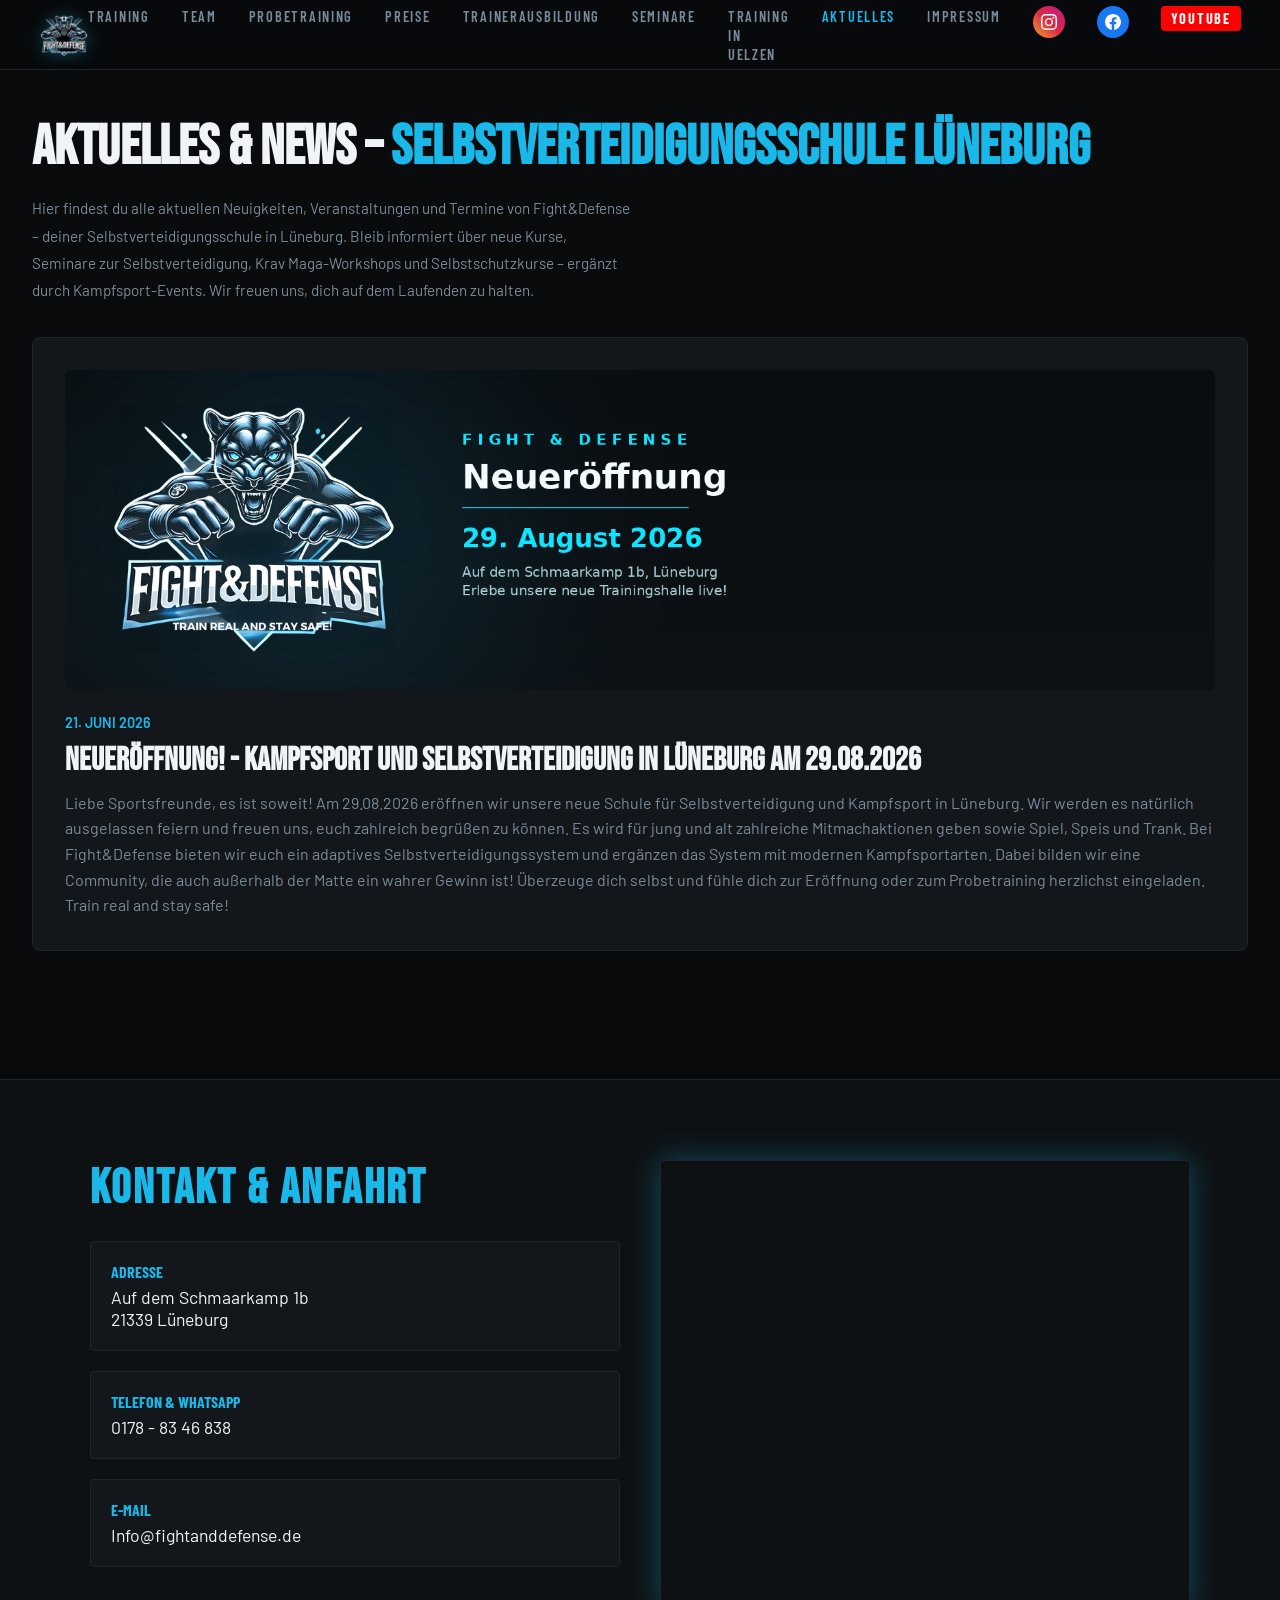
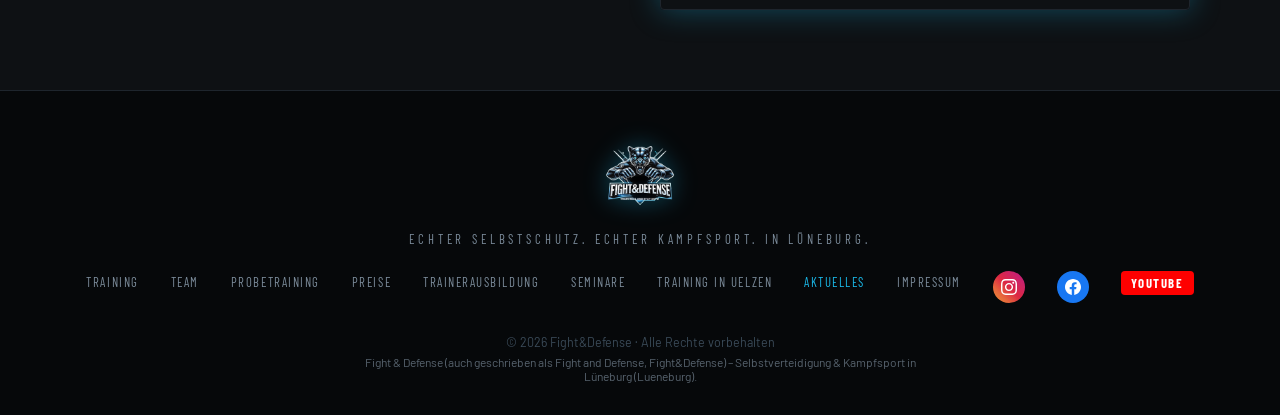
==== aktuelles.html @ 2916f9b5 "Add files via upload" ====
<!DOCTYPE html>
<html lang="de">
<head>
  <meta charset="UTF-8" />
  <meta name="viewport" content="width=device-width, initial-scale=1.0" />
  <title>Aktuelles & News – Selbstverteidigung & Krav Maga Lüneburg | Fight & Defense</title>
    <meta property="og:title" content="Aktuelles & News – Selbstverteidigung & Krav Maga Lüneburg | Fight & Defense" />
  <meta property="og:description" content="Aktuelle News und Termine: Selbstverteidigung &amp; Krav Maga in Lüneburg bei Fight &amp; Defense." />
  <meta property="og:type" content="website" />
  <meta property="og:url" content="https://fightanddefense.de/aktuelles.html" />
  <meta property="og:image" content="https://fightanddefense.de/assets/img/og-image.jpg" />
  <meta property="og:locale" content="de_DE" />
  <meta name="twitter:card" content="summary_large_image" />
  <meta name="twitter:image" content="https://fightanddefense.de/assets/img/og-image.jpg" />
  <meta name="robots" content="index, follow" />
  <meta name="keywords" content="Fight Defense Aktuelles, Selbstverteidigung News Lüneburg, Krav Maga Termine Lüneburg, Selbstschutz Events Lüneburg, Selbstverteidigung Veranstaltungen Lüneburg, Kampfsport Lüneburg, Fight & Defense, Fight and Defense, Fight&Defense, Fight und Defense, Selbstverteidigung Lueneburg, Kampfsport Lueneburg" />
  <meta name="description" content="Aktuelle News, Events und Termine von Fight &amp; Defense – deiner Selbstverteidigungsschule in Lüneburg für Krav Maga, Selbstschutz &amp; mehr." />
  <link rel="canonical" href="https://fightanddefense.de/aktuelles.html" />
    <script type="application/ld+json">
  {
    "@context": "https://schema.org",
    "@type": ["SportsClub", "SportsActivityLocation"],
    "name": "Fight & Defense",
    "alternateName": ["Fight and Defense", "Fight&Defense", "Fight und Defense", "FightAndDefense", "Fight & Defense Lüneburg"],
    "description": "Aktuelle News, Events und Termine von Fight & Defense – deiner Selbstverteidigungsschule in Lüneburg für Krav Maga, Selbstschutz und mehr.",
    "url": "https://fightanddefense.de",
    "telephone": "+491788346838",
    "email": "info@fightanddefense.de",
    "image": "https://fightanddefense.de/assets/img/fight-defense-logo.png",
    "priceRange": "€€",
    "address": {
      "@type": "PostalAddress",
      "streetAddress": "Auf dem Schmaarkamp 1b",
      "addressLocality": "Lüneburg",
      "postalCode": "21339",
      "addressCountry": "DE"
    },
    "geo": {
      "@type": "GeoCoordinates",
      "latitude": 53.2599997,
      "longitude": 10.4069632
    },
    "sameAs": [
      "https://www.instagram.com/fightanddefense",
      "https://www.facebook.com/profile.php?id=61576895474990",
      "https://www.youtube.com/@Fight_Defense"
    ]
  }
  </script>
  <link href="https://fonts.googleapis.com/css2?family=Bebas+Neue&family=Barlow+Condensed:wght@400;600;700&family=Barlow:wght@300;400;500&display=swap" rel="stylesheet" />
  <style>
    :root {
      --black:   #080a0c;
      --dark:    #0e1114;
      --card:    #13171c;
      --border:  #1e252d;
      --blue:    #1ab8e8;
      --blue2:   #0d8ab5; 
      --glow:    rgba(26,184,232,0.35);
      --white:   #f0f4f8;
      --muted:   #7a8a99;
    }
.nav-logo {
      display: flex; align-items: center; gap: 0.75rem;
      text-decoration: none;
    }
.nav-logo img {
      height: 48px; width: auto;
      filter: drop-shadow(0 0 8px var(--glow));
    }
.nav-links {
      display: flex; gap: 2rem; list-style: none;
    }
.nav-links a {
      font-family: 'Barlow Condensed', sans-serif;
      font-weight: 600;
      font-size: 0.9rem;
      letter-spacing: 0.12em;
      text-transform: uppercase;
      color: var(--muted);
      text-decoration: none;
      transition: color 0.2s;
    }
.nav-links a:hover { color: var(--blue); }
.nav-cta {
      background: var(--blue);
      color: var(--black) !important;
      padding: 0.45rem 1.2rem;
      clip-path: polygon(8px 0%, 100% 0%, calc(100% - 8px) 100%, 0% 100%);
      font-weight: 700 !important;
      transition: background 0.2s, box-shadow 0.2s !important;
    }
.nav-cta:hover {
      background: #fff !important;
      box-shadow: 0 0 18px var(--glow);
      color: var(--black) !important;
    }


    /* ─── BURGER MENU ─── */
    .nav-burger {
      display: none;
      flex-direction: column;
      justify-content: center;
      gap: 5px;
      width: 32px;
      height: 32px;
      background: none;
      border: none;
      cursor: pointer;
      padding: 0;
      z-index: 110;
    }
    .nav-burger span {
      display: block;
      width: 100%;
      height: 2px;
      background: var(--white);
      border-radius: 2px;
      transition: transform 0.25s ease, opacity 0.25s ease;
    }
    .nav-burger.open span:nth-child(1) { transform: translateY(7px) rotate(45deg); }
    .nav-burger.open span:nth-child(2) { opacity: 0; }
    .nav-burger.open span:nth-child(3) { transform: translateY(-7px) rotate(-45deg); }




    *, *::before, *::after { box-sizing: border-box; margin: 0; padding: 0; }

    html { scroll-behavior: smooth; }

    body {
      background: var(--black);
      color: var(--white);
      font-family: 'Barlow', sans-serif;
      font-weight: 400;
      overflow-x: hidden;
    }

    /* ─── NOISE OVERLAY ─── */
    body::before {
      content: '';
      position: fixed; inset: 0; z-index: 0;
      background-image: url("data:image/svg+xml,%3Csvg viewBox='0 0 200 200' xmlns='http://www.w3.org/2000/svg'%3E%3Cfilter id='n'%3E%3CfeTurbulence type='fractalNoise' baseFrequency='0.9' numOctaves='4' stitchTiles='stitch'/%3E%3C/filter%3E%3Crect width='100%25' height='100%25' filter='url(%23n)' opacity='0.04'/%3E%3C/svg%3E");
      background-size: 200px;
      pointer-events: none;
      opacity: 0.4;
    }

    /* ─── NAV ─── */
    nav {
      position: fixed; top: 0; left: 0; right: 0; z-index: 100;
      display: flex; align-items: center; justify-content: space-between;
      padding: 0 2.5rem;
      height: 70px;
      background: rgba(8,10,12,0.92);
      backdrop-filter: blur(12px);
      border-bottom: 1px solid var(--border);
    }

    .nav-logo {
      display: flex; align-items: center; gap: 0.75rem;
      text-decoration: none;
    }
    .nav-logo img {
      height: 48px; width: auto;
      filter: drop-shadow(0 0 8px var(--glow));
    }

    .nav-links {
      display: flex; gap: 2rem; list-style: none;
    }
    .nav-links a {
      font-family: 'Barlow Condensed', sans-serif;
      font-weight: 600;
      font-size: 0.9rem;
      letter-spacing: 0.12em;
      text-transform: uppercase;
      color: var(--muted);
      text-decoration: none;
      transition: color 0.2s;
    }
    .nav-links a:hover { color: var(--blue); }

    .nav-cta {
      background: var(--blue);
      color: var(--black) !important;
      padding: 0.45rem 1.2rem;
      clip-path: polygon(8px 0%, 100% 0%, calc(100% - 8px) 100%, 0% 100%);
      font-weight: 700 !important;
      transition: background 0.2s, box-shadow 0.2s !important;
    }
    .nav-cta:hover {
      background: #fff !important;
      box-shadow: 0 0 18px var(--glow);
      color: var(--black) !important;
    }

    /* ─── HERO ─── */
    #hero {
      position: relative; min-height: 100vh;
      display: flex; flex-direction: column;
      align-items: center; justify-content: center;
      padding: 100px 2rem 4rem;
      overflow: hidden;
    }

    .hero-bg {
      position: absolute; inset: 0; z-index: 0;
      background:
        radial-gradient(ellipse 80% 60% at 50% 40%, rgba(26,184,232,0.08) 0%, transparent 70%),
        radial-gradient(ellipse 60% 40% at 20% 80%, rgba(26,184,232,0.05) 0%, transparent 60%),
        linear-gradient(180deg, #080a0c 0%, #0b1018 100%);
    }

    /* animated grid lines */
    .hero-bg::after {
      content: '';
      position: absolute; inset: 0;
      background-image:
        linear-gradient(rgba(26,184,232,0.04) 1px, transparent 1px),
        linear-gradient(90deg, rgba(26,184,232,0.04) 1px, transparent 1px);
      background-size: 60px 60px;
      mask-image: radial-gradient(ellipse 80% 70% at 50% 50%, black 30%, transparent 80%);
    }

    .hero-content {
      position: relative; z-index: 1;
      display: flex; flex-direction: column;
      align-items: center; text-align: center;
      gap: 1.5rem;
    }

    .hero-logo {
      width: min(380px, 80vw);
      filter: drop-shadow(0 0 40px rgba(26,184,232,0.5)) drop-shadow(0 0 80px rgba(26,184,232,0.2));
      animation: heroFloat 4s ease-in-out infinite;
    }

    @keyframes heroFloat {
      0%, 100% { transform: translateY(0px); }
      50%       { transform: translateY(-10px); }
    }

    .hero-tagline {
      font-family: 'Bebas Neue', sans-serif;
      font-size: clamp(1.2rem, 3vw, 1.6rem);
      letter-spacing: 0.3em;
      color: var(--blue);
      text-shadow: 0 0 20px var(--glow);
    }

    .hero-sub {
      font-size: clamp(1rem, 2vw, 1.15rem);
      color: var(--muted);
      max-width: 520px;
      line-height: 1.7;
      font-weight: 300;
    }

    .hero-buttons {
      display: flex; gap: 1rem; flex-wrap: wrap; justify-content: center;
      margin-top: 0.5rem;
    }

    .btn {
      font-family: 'Barlow Condensed', sans-serif;
      font-weight: 700;
      font-size: 1rem;
      letter-spacing: 0.12em;
      text-transform: uppercase;
      text-decoration: none;
      padding: 0.8rem 2rem;
      cursor: pointer;
      border: none;
      transition: all 0.25s;
      clip-path: polygon(10px 0%, 100% 0%, calc(100% - 10px) 100%, 0% 100%);
    }

    .btn-primary {
      background: var(--blue);
      color: var(--black);
    }
    .btn-primary:hover {
      background: #fff;
      box-shadow: 0 0 30px var(--glow);
    }

    .btn-secondary {
      background: transparent;
      color: var(--blue);
      border: 1px solid var(--blue);
      clip-path: polygon(10px 0%, 100% 0%, calc(100% - 10px) 100%, 0% 100%);
    }
    .btn-secondary:hover {
      background: rgba(26,184,232,0.1);
      box-shadow: 0 0 20px var(--glow);
    }

    /* scroll indicator */
    .scroll-hint {
      position: absolute; bottom: 2rem; left: 50%; transform: translateX(-50%);
      display: flex; flex-direction: column; align-items: center; gap: 0.4rem;
      color: var(--muted); font-size: 0.75rem; letter-spacing: 0.1em;
      text-transform: uppercase;
      animation: bounce 2s ease-in-out infinite;
    }
    .scroll-hint::after {
      content: '';
      width: 1px; height: 40px;
      background: linear-gradient(var(--blue), transparent);
    }
    @keyframes bounce {
      0%,100% { transform: translateX(-50%) translateY(0); }
      50%      { transform: translateX(-50%) translateY(6px); }
    }

    /* ─── SECTION BASE ─── */
    section {
      position: relative; z-index: 1;
      padding: 6rem 2rem;
    }

    .section-inner {
      max-width: 1100px;
      margin: 0 auto;
    }

    .section-label {
      font-family: 'Barlow Condensed', sans-serif;
      font-size: 0.78rem;
      letter-spacing: 0.3em;
      text-transform: uppercase;
      color: var(--blue);
      margin-bottom: 0.6rem;
    }

    .section-title {
      font-family: 'Bebas Neue', sans-serif;
      font-size: clamp(2.2rem, 5vw, 3.5rem);
      line-height: 1;
      color: var(--white);
      margin-bottom: 1.2rem;
    }

    .section-title span { color: var(--blue); }

    .section-body {
      color: var(--muted);
      max-width: 600px;
      line-height: 1.8;
      font-size: 1rem;
    }

    /* ─── DIVIDER ─── */
    .divider {
      width: 60px; height: 3px;
      background: linear-gradient(90deg, var(--blue), transparent);
      margin: 1.2rem 0 2rem;
    }

    /* ─── TRAINING ─── */
    #training { background: var(--dark); }

    .training-grid {
      display: grid;
      grid-template-columns: repeat(auto-fit, minmax(240px, 1fr));
      gap: 1.5px;
      margin-top: 3rem;
      border: 1.5px solid var(--border);
    }

    .training-card {
      background: var(--card);
      padding: 2.2rem 1.8rem;
      position: relative;
      overflow: hidden;
      transition: background 0.3s;
      cursor: default;
    }

    .training-card::before {
      content: '';
      position: absolute; top: 0; left: 0; right: 0;
      height: 2px;
      background: linear-gradient(90deg, transparent, var(--blue), transparent);
      transform: scaleX(0);
      transition: transform 0.4s;
    }

    .training-card:hover { background: #161c23; }
    .training-card:hover::before { transform: scaleX(1); }

    .training-icon {
      font-size: 0.75rem;
      font-family: 'Barlow Condensed', sans-serif;
      font-weight: 700;
      letter-spacing: 0.25em;
      text-transform: uppercase;
      color: var(--blue);
      margin-bottom: 0.8rem;
      display: block;
    }

    .training-card h3 {
      font-family: 'Bebas Neue', sans-serif;
      font-size: 1.5rem;
      letter-spacing: 0.05em;
      color: var(--white);
      margin-bottom: 0.6rem;
    }

    .training-card p {
      color: var(--muted);
      font-size: 0.92rem;
      line-height: 1.7;
    }

    /* ─── TEAM ─── */
    #team { background: var(--black); }

    .team-grid {
      display: grid;
      grid-template-columns: repeat(auto-fit, minmax(300px, 1fr));
      gap: 2rem;
      margin-top: 3rem;
    }

    .team-card {
      background: var(--card);
      border: 1px solid var(--border);
      padding: 2.5rem 2rem;
      position: relative;
      overflow: hidden;
      transition: border-color 0.3s, box-shadow 0.3s;
    }

    .team-card:hover {
      border-color: var(--blue2);
      box-shadow: 0 0 30px rgba(26,184,232,0.1);
    }

    .team-card::after {
      content: '';
      position: absolute; bottom: 0; left: 0; right: 0;
      height: 3px;
      background: linear-gradient(90deg, var(--blue), var(--blue2));
      transform: scaleX(0); transform-origin: left;
      transition: transform 0.4s;
    }
    .team-card:hover::after { transform: scaleX(1); }

    .team-avatar {
      width: 80px; height: 80px;
      border-radius: 50%;
      background: linear-gradient(135deg, var(--blue2), #0a4f6e);
      display: flex; align-items: center; justify-content: center;
      font-family: 'Bebas Neue', sans-serif;
      font-size: 2rem;
      color: var(--white);
      margin-bottom: 1.2rem;
      box-shadow: 0 0 20px rgba(26,184,232,0.3);
    }

    .team-name {
      font-family: 'Bebas Neue', sans-serif;
      font-size: 1.8rem;
      letter-spacing: 0.05em;
      color: var(--white);
    }

    .team-role {
      font-family: 'Barlow Condensed', sans-serif;
      font-size: 0.8rem;
      letter-spacing: 0.2em;
      text-transform: uppercase;
      color: var(--blue);
      margin: 0.3rem 0 1rem;
    }

    .team-bio {
      color: var(--muted);
      font-size: 0.92rem;
      line-height: 1.75;
    }

    /* ─── CTA STRIP ─── */
    .stats-strip {
      background: linear-gradient(90deg, #0a1520, #0e1a24, #0a1520);
      border-top: 1px solid var(--border);
      border-bottom: 1px solid var(--border);
      padding: 4rem 2rem;
    }

    .stats-inner {
      max-width: 860px; margin: 0 auto;
      text-align: center;
    }

    .cta-headline {
      font-family: 'Bebas Neue', sans-serif;
      font-size: clamp(1.8rem, 4vw, 2.8rem);
      color: var(--white);
      line-height: 1.15;
      margin-bottom: 1rem;
    }

    .cta-headline span { color: var(--blue); }

    .cta-sub {
      font-family: 'Barlow', sans-serif;
      font-size: 1rem;
      color: var(--muted);
      max-width: 600px;
      margin: 0 auto 2rem;
      line-height: 1.7;
      font-weight: 300;
    }

    /* ─── TRAINERAUSBILDUNG ─── */
    #trainerausbildung { background: var(--black); }

    .trainer-layout {
      display: grid;
      grid-template-columns: 1fr 1fr;
      gap: 3rem;
      margin-top: 3rem;
      align-items: start;
    }

    @media (max-width: 900px) {
      .trainer-layout { grid-template-columns: 1fr; }
    }

    .trainer-content-block {
      color: var(--muted);
      font-size: 0.95rem;
      line-height: 1.8;
    }

    .trainer-content-block p + p { margin-top: 1rem; }

    .video-placeholder {
      background: var(--card);
      border: 1px solid var(--border);
      aspect-ratio: 16/9;
      display: flex;
      flex-direction: column;
      align-items: center;
      justify-content: center;
      gap: 0.8rem;
      color: var(--muted);
      font-family: 'Barlow Condensed', sans-serif;
      font-size: 0.8rem;
      letter-spacing: 0.15em;
      text-transform: uppercase;
      position: relative;
      overflow: hidden;
    }

    .video-placeholder::before {
      content: '';
      position: absolute; inset: 0;
      background: linear-gradient(135deg, rgba(26,184,232,0.03), transparent);
    }

    .play-icon {
      width: 56px; height: 56px;
      border-radius: 50%;
      border: 2px solid var(--blue);
      display: flex; align-items: center; justify-content: center;
      color: var(--blue);
      font-size: 1.4rem;
    }

    .yt-btn {
      display: inline-flex;
      align-items: center;
      gap: 0.6rem;
      background: #FF0000;
      color: #fff;
      font-family: 'Barlow Condensed', sans-serif;
      font-weight: 700;
      font-size: 0.9rem;
      letter-spacing: 0.1em;
      text-transform: uppercase;
      text-decoration: none;
      padding: 0.75rem 1.6rem;
      clip-path: polygon(10px 0%, 100% 0%, calc(100% - 10px) 100%, 0% 100%);
      transition: all 0.25s;
    }

    .yt-btn:hover {
      background: #cc0000;
      box-shadow: 0 0 20px rgba(255,0,0,0.4);
    }

    .yt-btn svg {
      width: 18px; height: 18px; fill: #fff; flex-shrink: 0;
    }

    /* ─── REGISTRATION FORMS ─── */
    #anmeldung { background: var(--dark); }

    .forms-grid {
      display: grid;
      grid-template-columns: repeat(auto-fit, minmax(340px, 1fr));
      gap: 2rem;
      margin-top: 3rem;
    }

    .form-card {
      background: var(--card);
      border: 1px solid var(--border);
      padding: 2.5rem 2rem;
      position: relative;
      overflow: hidden;
    }

    .form-card-accent {
      position: absolute; top: 0; left: 0; right: 0;
      height: 3px;
    }
    .form-card-accent.trial { background: linear-gradient(90deg, var(--blue), var(--blue2)); }
    .form-card-accent.trainer { background: linear-gradient(90deg, #e8801a, #b55a0d); }

    .form-card-title {
      font-family: 'Bebas Neue', sans-serif;
      font-size: 1.8rem;
      letter-spacing: 0.05em;
      margin-bottom: 0.4rem;
    }

    .form-card-sub {
      color: var(--muted);
      font-size: 0.9rem;
      margin-bottom: 1.8rem;
      line-height: 1.6;
    }

    .field {
      margin-bottom: 1.1rem;
    }

    label {
      display: block;
      font-family: 'Barlow Condensed', sans-serif;
      font-size: 0.78rem;
      letter-spacing: 0.15em;
      text-transform: uppercase;
      color: var(--muted);
      margin-bottom: 0.4rem;
    }

    input, select, textarea {
      width: 100%;
      background: rgba(255,255,255,0.04);
      border: 1px solid var(--border);
      color: var(--white);
      font-family: 'Barlow', sans-serif;
      font-size: 0.95rem;
      padding: 0.75rem 1rem;
      outline: none;
      transition: border-color 0.2s, box-shadow 0.2s;
      appearance: none;
    }

    input:focus, select:focus, textarea:focus {
      border-color: var(--blue);
      box-shadow: 0 0 0 3px rgba(26,184,232,0.1);
    }

    textarea { resize: vertical; min-height: 90px; }

    select option { background: var(--card); }

    .btn-submit {
      width: 100%;
      margin-top: 0.5rem;
      font-size: 1rem;
      padding: 0.9rem;
      clip-path: polygon(10px 0%, 100% 0%, calc(100% - 10px) 100%, 0% 100%);
    }

    .btn-submit.trial-btn { background: var(--blue); color: var(--black); }
    .btn-submit.trial-btn:hover { background: #fff; box-shadow: 0 0 30px var(--glow); }

    .btn-submit.trainer-btn { background: #e8801a; color: var(--black); }
    .btn-submit.trainer-btn:hover { background: #fff; box-shadow: 0 0 30px rgba(232,128,26,0.4); }

    .success-msg {
      display: none;
      background: rgba(26,184,232,0.1);
      border: 1px solid var(--blue);
      padding: 1rem;
      color: var(--blue);
      font-size: 0.9rem;
      margin-top: 1rem;
      text-align: center;
    }

    /* ─── FOOTER ─── */
    footer {
      position: relative; z-index: 1;
      background: #06080a;
      border-top: 1px solid var(--border);
      padding: 3rem 2rem 2rem;
      text-align: center;
    }

    .footer-logo {
      height: 70px;
      filter: drop-shadow(0 0 12px var(--glow));
      margin-bottom: 1.2rem;
    }

    .footer-tagline {
      font-family: 'Barlow Condensed', sans-serif;
      font-size: 0.8rem;
      letter-spacing: 0.3em;
      text-transform: uppercase;
      color: var(--muted);
      margin-bottom: 1.5rem;
    }

    .footer-links {
      display: flex; gap: 2rem; justify-content: center; flex-wrap: wrap;
      margin-bottom: 2rem;
      list-style: none;
    }

    .footer-links a {
      font-family: 'Barlow Condensed', sans-serif;
      font-size: 0.8rem;
      letter-spacing: 0.12em;
      text-transform: uppercase;
      color: var(--muted);
      text-decoration: none;
      transition: color 0.2s;
    }
    .footer-links a:hover { color: var(--blue); }

    .footer-copy {
      color: #3a4a58;
      font-size: 0.78rem;
    }

    /* ─── ANIMATIONS ─── */
    .fade-in {
      opacity: 0;
      transform: translateY(24px);
      transition: opacity 0.6s ease, transform 0.6s ease;
    }
    .fade-in.visible {
      opacity: 1;
      transform: translateY(0);
    }

    /* ─── MOBILE ─── */
    @media (max-width: 768px) {
      nav { padding: 0 1.2rem; }
      .nav-links:not(.mobile-dropdown) { display: none; }
      .nav-burger { display: flex; }
      .forms-grid { grid-template-columns: 1fr; }
      .training-grid { grid-template-columns: 1fr; gap: 0; }

      .nav-links.mobile-dropdown {
        display: flex;
        flex-direction: column;
        gap: 0;
        position: fixed;
        top: 70px;
        left: 0;
        right: 0;
        background: rgba(8,10,12,0.97);
        backdrop-filter: blur(12px);
        border-bottom: 1px solid var(--border);
        padding: 0.5rem 0;
        max-height: 0;
        overflow: hidden;
        transition: max-height 0.3s ease;
      }
      .nav-links.mobile-dropdown.open {
        max-height: 80vh;
        overflow-y: auto;
      }
      .nav-links.mobile-dropdown li {
        width: 100%;
        border-bottom: 1px solid var(--border);
      }
      .nav-links.mobile-dropdown li:last-child { border-bottom: none; }
      .nav-links.mobile-dropdown a {
        display: block;
        padding: 1rem 2rem;
      }
    }
  
    /* Social Media Buttons */
    .btn-social {
      display: inline-flex !important;
      align-items: center;
      justify-content: center;
      width: 32px;
      height: 32px;
      border-radius: 50%;
      text-decoration: none;
      transition: opacity 0.2s, transform 0.2s;
      vertical-align: middle;
      padding: 0 !important;
    }
    .btn-social:hover { opacity: 0.8; transform: scale(1.1); }
    .btn-instagram { background: linear-gradient(45deg, #f09433 0%, #e6683c 25%, #dc2743 50%, #cc2366 75%, #bc1888 100%); color: #fff !important; }
    .btn-facebook { background: #1877f2; color: #fff !important; }

    </style>
</head>
<body>

<!-- NAV -->
<nav>
  <a href="index.html#hero" class="nav-logo">
    <img src="[data-uri]" alt="Fight&Defense Logo" />
  </a>
  <ul class="nav-links" id="navLinks">
      <li><a href="index.html#training">Training</a></li>
      <li><a href="team.html">Team</a></li>
      <li><a href="index.html#anmeldung">Probetraining</a></li>
      <li><a href="preise.html">Preise</a></li>
      <li><a href="trainerausbildung.html">Trainerausbildung</a></li>
      <li><a href="seminare.html">Seminare</a></li>
      <li><a href="training-uelzen.html">Training in Uelzen</a></li>
      <li><a style="color: var(--blue);" href="aktuelles.html">Aktuelles</a></li>
      <li><a href="impressum.html">Impressum</a></li>      <li><a href="https://www.instagram.com/fightanddefense" target="_blank" rel="noopener" class="btn-social btn-instagram" title="Instagram"><svg xmlns="http://www.w3.org/2000/svg" viewBox="0 0 24 24" width="16" height="16" fill="currentColor"><path d="M12 2.163c3.204 0 3.584.012 4.85.07 3.252.148 4.771 1.691 4.919 4.919.058 1.265.069 1.645.069 4.849 0 3.205-.012 3.584-.069 4.849-.149 3.225-1.664 4.771-4.919 4.919-1.266.058-1.644.07-4.85.07-3.204 0-3.584-.012-4.849-.07-3.26-.149-4.771-1.699-4.919-4.92-.058-1.265-.07-1.644-.07-4.849 0-3.204.013-3.583.07-4.849.149-3.227 1.664-4.771 4.919-4.919 1.266-.057 1.645-.069 4.849-.069zm0-2.163c-3.259 0-3.667.014-4.947.072-4.358.2-6.78 2.618-6.98 6.98-.059 1.281-.073 1.689-.073 4.948 0 3.259.014 3.668.072 4.948.2 4.358 2.618 6.78 6.98 6.98 1.281.058 1.689.072 4.948.072 3.259 0 3.668-.014 4.948-.072 4.354-.2 6.782-2.618 6.979-6.98.059-1.28.073-1.689.073-4.948 0-3.259-.014-3.667-.072-4.947-.196-4.354-2.617-6.78-6.979-6.98-1.281-.059-1.69-.073-4.949-.073zm0 5.838c-3.403 0-6.162 2.759-6.162 6.162s2.759 6.163 6.162 6.163 6.162-2.759 6.162-6.163c0-3.403-2.759-6.162-6.162-6.162zm0 10.162c-2.209 0-4-1.79-4-4 0-2.209 1.791-4 4-4s4 1.791 4 4c0 2.21-1.791 4-4 4zm6.406-11.845c-.796 0-1.441.645-1.441 1.44s.645 1.44 1.441 1.44c.795 0 1.439-.645 1.439-1.44s-.644-1.44-1.439-1.44z"/></svg></a></li>
      <li><a href="https://www.facebook.com/profile.php?id=61576895474990" target="_blank" rel="noopener" class="btn-social btn-facebook" title="Facebook"><svg xmlns="http://www.w3.org/2000/svg" viewBox="0 0 24 24" width="16" height="16" fill="currentColor"><path d="M24 12.073c0-6.627-5.373-12-12-12s-12 5.373-12 12c0 5.99 4.388 10.954 10.125 11.854v-8.385H7.078v-3.47h3.047V9.43c0-3.007 1.792-4.669 4.533-4.669 1.312 0 2.686.235 2.686.235v2.953H15.83c-1.491 0-1.956.925-1.956 1.874v2.25h3.328l-.532 3.47h-2.796v8.385C19.612 23.027 24 18.062 24 12.073z"/></svg></a></li>
      <li><a style="background-color: #FF0000; color: #FFFFFF !important; font-weight: bold; padding: 4px 10px; border-radius: 4px; text-decoration: none; display: inline-block; vertical-align: middle;" href="https://www.youtube.com/@Fight_Defense" target="_blank" rel="noopener">YouTube</a></li>
    </ul>
  <button class="nav-burger" id="navBurger" aria-label="Menü öffnen" aria-expanded="false" aria-controls="navLinks">
    <span></span><span></span><span></span>
  </button>
</nav>
  <section class="section fade-in" style="padding-top: 120px;">
    <div class="container">
      <h1 class="section-title">Aktuelles &amp; News – <span>Selbstverteidigungsschule Lüneburg</span></h1>
      <p class="section-body" style="color: var(--muted); font-size: 0.95rem; line-height: 1.8; margin-bottom: 2rem;">
        Hier findest du alle aktuellen Neuigkeiten, Veranstaltungen und Termine von Fight&amp;Defense – 
        deiner Selbstverteidigungsschule in Lüneburg. Bleib informiert über neue Kurse, Seminare zur 
        Selbstverteidigung, Krav Maga-Workshops und Selbstschutzkurse – ergänzt durch Kampfsport-Events. Wir freuen uns, dich auf dem Laufenden 
        zu halten.
      </p>

      <div data-cms="news-liste">
        <!-- Wird automatisch aus /_data/aktuelles.json befüllt -->
      </div>
    </div>
  </section>




<!-- KONTAKT SEKTION START -->
<section id="kontakt" class="fade-in" style="padding: 80px 2rem; background: var(--dark); border-top: 1px solid var(--border); position: relative; z-index: 1;">
  <div style="max-width: 1100px; margin: 0 auto; display: grid; grid-template-columns: repeat(auto-fit, minmax(300px, 1fr)); gap: 40px; align-items: start;">
    <div>
      <h2 style="font-family: 'Bebas Neue', sans-serif; font-size: 3rem; color: var(--blue); margin-bottom: 1.5rem; letter-spacing: 0.05em;">Kontakt & Anfahrt</h2>
      <div style="display: grid; gap: 20px;">
        <div style="background: var(--card); padding: 20px; border: 1px solid var(--border); border-radius: 4px;">
          <strong style="color: var(--blue); display: block; margin-bottom: 5px; font-family: 'Barlow Condensed'; text-transform: uppercase;">Adresse</strong>
          <p style="color: var(--white); font-size: 1.1rem; margin: 0;" data-cms="kontakt-adresse">Auf dem Schmaarkamp 1b<br>21339 Lüneburg</p>
        </div>
        <div style="background: var(--card); padding: 20px; border: 1px solid var(--border); border-radius: 4px;">
          <strong style="color: var(--blue); display: block; margin-bottom: 5px; font-family: 'Barlow Condensed'; text-transform: uppercase;">Telefon & WhatsApp</strong>
          <p style="color: var(--white); font-size: 1.1rem; margin: 0;"><a href="tel:+491788346838" style="color: inherit; text-decoration: none;" data-cms="kontakt-telefon">0178 - 83 46 838</a></p>
        </div>
        <div style="background: var(--card); padding: 20px; border: 1px solid var(--border); border-radius: 4px;">
          <strong style="color: var(--blue); display: block; margin-bottom: 5px; font-family: 'Barlow Condensed'; text-transform: uppercase;">E-Mail</strong>
          <p style="color: var(--white); font-size: 1.1rem; margin: 0;"><a href="mailto:Info@fightanddefense.de" style="color: inherit; text-decoration: none;" data-cms="kontakt-email">Info@fightanddefense.de</a></p>
        </div>
      </div>
    </div>
    <div style="height: 450px; border: 1px solid var(--border); overflow: hidden; border-radius: 4px; box-shadow: 0 0 30px var(--glow);">
      <iframe src="https://www.google.com/maps/embed?pb=!1m18!1m12!1m3!1d2386.648474685054!2d10.406963226874327!3d53.25999973118042!2m3!1f0!2f0!3f0!3m2!1i1024!2i768!4f13.1!3m3!1m2!1s0x47b1dd107dc9a957%3A0xa54308a0daca1504!2sFight%20%26%20Defense!5e0!3m2!1sde!2sde!4v1781637971602!5m2!1sde!2sde" width="100%" height="100%" style="border:0;" allowfullscreen="" loading="lazy" referrerpolicy="no-referrer-when-downgrade"></iframe>
    </div>
  </div>
</section>
<!-- KONTAKT SEKTION ENDE -->

<footer>
  <img src="[data-uri]" alt="Fight&Defense" class="footer-logo" />
  <p class="footer-tagline">Echter Selbstschutz. Echter Kampfsport. In Lüneburg.</p>
  <ul class="footer-links">
      <li><a href="#training">Training</a></li>
      <li><a href="team.html">Team</a></li>
      <li><a href="#anmeldung">Probetraining</a></li>
      <li><a href="preise.html">Preise</a></li>
      <li><a href="trainerausbildung.html">Trainerausbildung</a></li>
      <li><a href="seminare.html">Seminare</a></li>
      <li><a href="training-uelzen.html">Training in Uelzen</a></li>
      <li><a style="color: var(--blue);" href="aktuelles.html">Aktuelles</a></li>
      <li><a href="impressum.html">Impressum</a></li>      <li><a href="https://www.instagram.com/fightanddefense" target="_blank" rel="noopener" class="btn-social btn-instagram" title="Instagram"><svg xmlns="http://www.w3.org/2000/svg" viewBox="0 0 24 24" width="16" height="16" fill="currentColor"><path d="M12 2.163c3.204 0 3.584.012 4.85.07 3.252.148 4.771 1.691 4.919 4.919.058 1.265.069 1.645.069 4.849 0 3.205-.012 3.584-.069 4.849-.149 3.225-1.664 4.771-4.919 4.919-1.266.058-1.644.07-4.85.07-3.204 0-3.584-.012-4.849-.07-3.26-.149-4.771-1.699-4.919-4.92-.058-1.265-.07-1.644-.07-4.849 0-3.204.013-3.583.07-4.849.149-3.227 1.664-4.771 4.919-4.919 1.266-.057 1.645-.069 4.849-.069zm0-2.163c-3.259 0-3.667.014-4.947.072-4.358.2-6.78 2.618-6.98 6.98-.059 1.281-.073 1.689-.073 4.948 0 3.259.014 3.668.072 4.948.2 4.358 2.618 6.78 6.98 6.98 1.281.058 1.689.072 4.948.072 3.259 0 3.668-.014 4.948-.072 4.354-.2 6.782-2.618 6.979-6.98.059-1.28.073-1.689.073-4.948 0-3.259-.014-3.667-.072-4.947-.196-4.354-2.617-6.78-6.979-6.98-1.281-.059-1.69-.073-4.949-.073zm0 5.838c-3.403 0-6.162 2.759-6.162 6.162s2.759 6.163 6.162 6.163 6.162-2.759 6.162-6.163c0-3.403-2.759-6.162-6.162-6.162zm0 10.162c-2.209 0-4-1.79-4-4 0-2.209 1.791-4 4-4s4 1.791 4 4c0 2.21-1.791 4-4 4zm6.406-11.845c-.796 0-1.441.645-1.441 1.44s.645 1.44 1.441 1.44c.795 0 1.439-.645 1.439-1.44s-.644-1.44-1.439-1.44z"/></svg></a></li>
      <li><a href="https://www.facebook.com/profile.php?id=61576895474990" target="_blank" rel="noopener" class="btn-social btn-facebook" title="Facebook"><svg xmlns="http://www.w3.org/2000/svg" viewBox="0 0 24 24" width="16" height="16" fill="currentColor"><path d="M24 12.073c0-6.627-5.373-12-12-12s-12 5.373-12 12c0 5.99 4.388 10.954 10.125 11.854v-8.385H7.078v-3.47h3.047V9.43c0-3.007 1.792-4.669 4.533-4.669 1.312 0 2.686.235 2.686.235v2.953H15.83c-1.491 0-1.956.925-1.956 1.874v2.25h3.328l-.532 3.47h-2.796v8.385C19.612 23.027 24 18.062 24 12.073z"/></svg></a></li>
      <li><a style="background-color: #FF0000; color: #FFFFFF !important; font-weight: bold; padding: 4px 10px; border-radius: 4px; text-decoration: none; display: inline-block; vertical-align: middle;" href="https://www.youtube.com/@Fight_Defense" target="_blank" rel="noopener">YouTube</a></li>
    </ul>
  <p class="footer-copy">&copy; 2026 Fight&amp;Defense &middot; Alle Rechte vorbehalten</p>
  <p style="font-size: 0.75rem; color: var(--muted); opacity: 0.7; max-width: 600px; margin: 0.4rem auto 0;">Fight &amp; Defense (auch geschrieben als Fight and Defense, Fight&amp;Defense) &ndash; Selbstverteidigung &amp; Kampfsport in L&uuml;neburg (Lueneburg).</p>
</footer>

<script>
  const observer = new IntersectionObserver((entries) => {
    entries.forEach((e, i) => {
      if (e.isIntersecting) {
        setTimeout(() => e.target.classList.add('visible'), i * 80);
      }
    });
  }, { threshold: 0.1, rootMargin: '0px 0px -40px 0px' });
  document.querySelectorAll('.fade-in').forEach(el => observer.observe(el));
</script>
<script src="/cms-content.js"></script>

<script>
  (function() {
    var burger = document.getElementById('navBurger');
    var links = document.getElementById('navLinks');
    if (!burger || !links) return;
    links.classList.add('mobile-dropdown');
    burger.addEventListener('click', function() {
      var isOpen = links.classList.toggle('open');
      burger.classList.toggle('open', isOpen);
      burger.setAttribute('aria-expanded', isOpen ? 'true' : 'false');
    });
    links.querySelectorAll('a').forEach(function(a) {
      a.addEventListener('click', function() {
        links.classList.remove('open');
        burger.classList.remove('open');
        burger.setAttribute('aria-expanded', 'false');
      });
    });
  })();
</script>
</body>
</html>
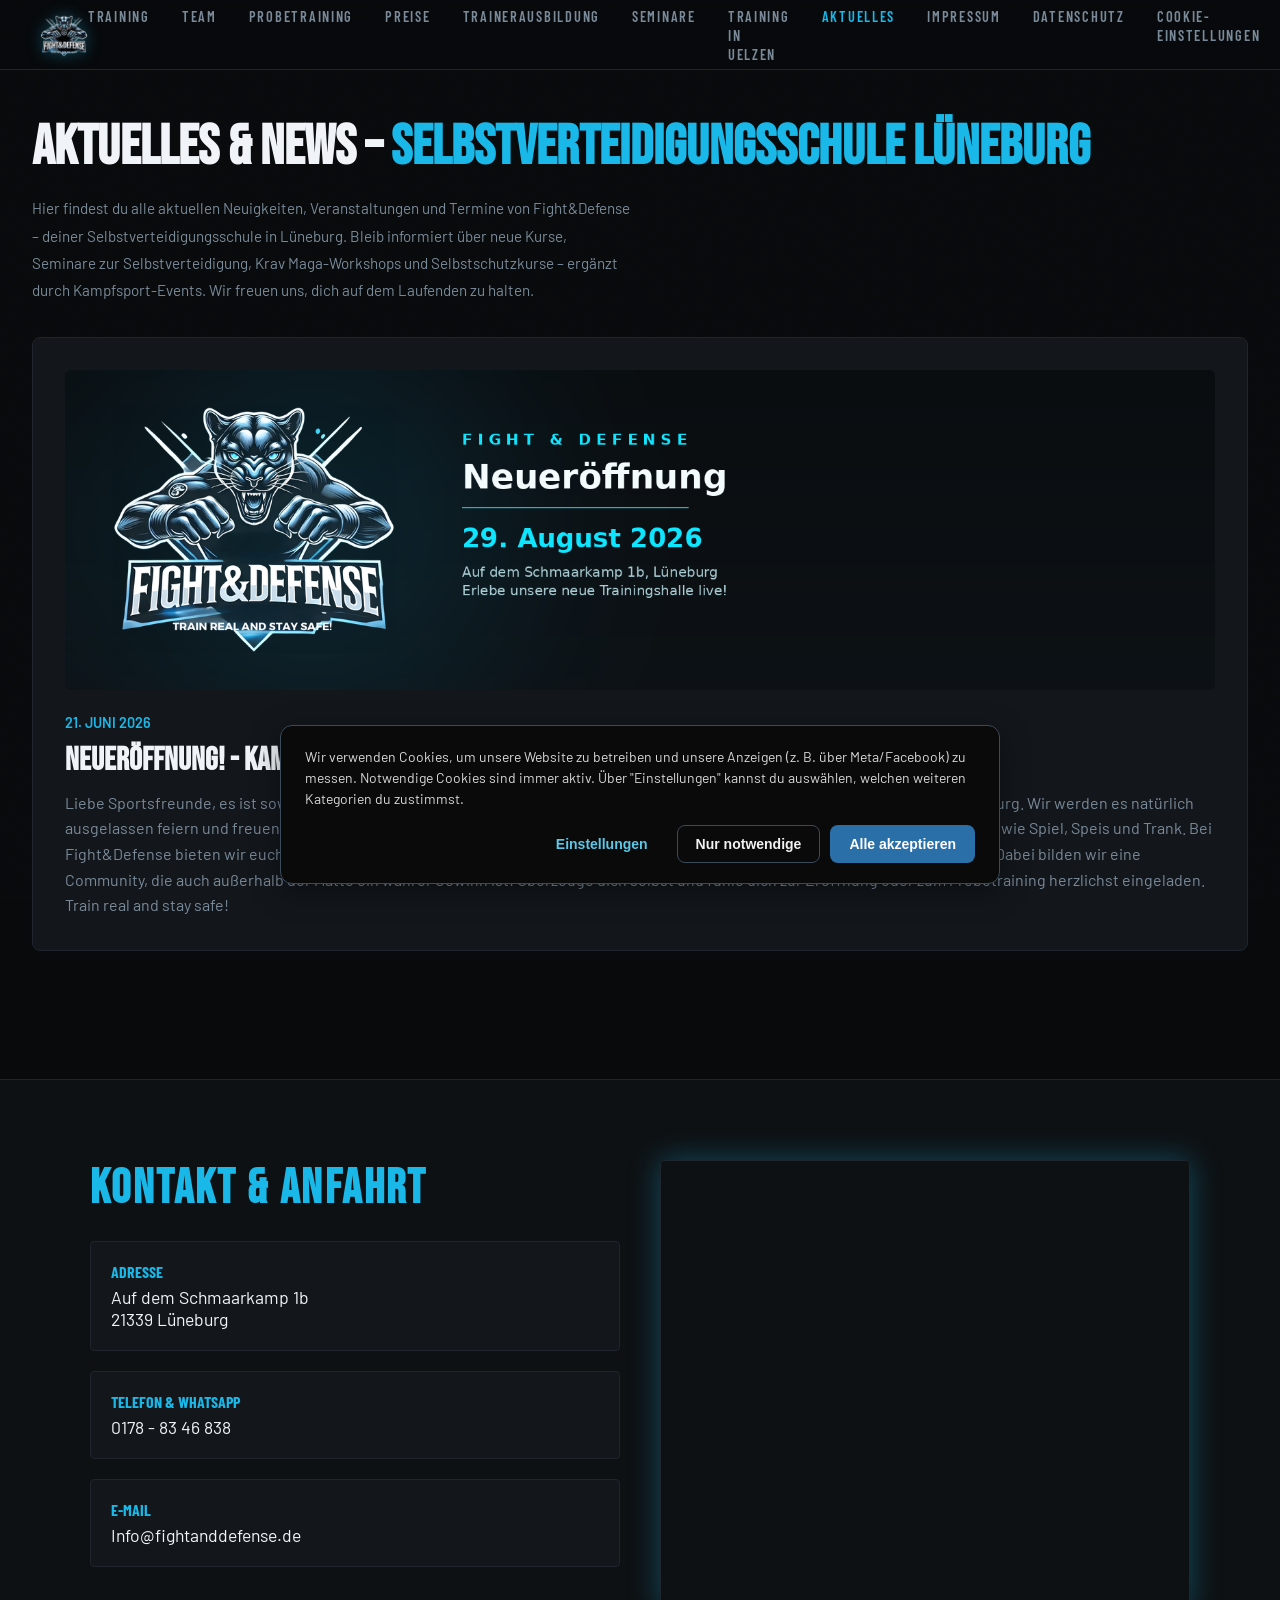
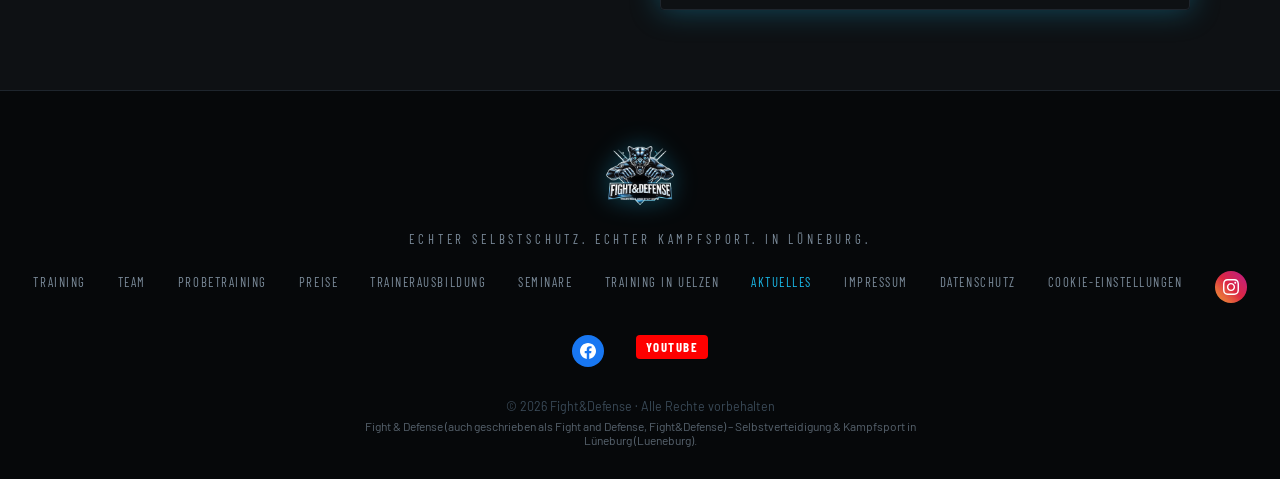
==== commit 8220614d: "Add files via upload" ====
--- a/aktuelles.html
+++ b/aktuelles.html
@@ -814,6 +814,22 @@
     .btn-facebook { background: #1877f2; color: #fff !important; }
 
     </style>
+<link rel="stylesheet" href="/cookie-consent.css">
+<script>
+  window.loadMarketingScripts = function () {
+    !function(f,b,e,v,n,t,s)
+    {if(f.fbq)return;n=f.fbq=function(){n.callMethod?
+    n.callMethod.apply(n,arguments):n.queue.push(arguments)};
+    if(!f._fbq)f._fbq=n;n.push=n;n.loaded=!0;n.version='2.0';
+    n.queue=[];t=b.createElement(e);t.async=!0;
+    t.src=v;s=b.getElementsByTagName(e)[0];
+    s.parentNode.insertBefore(t,s)}(window, document,'script',
+    'https://connect.facebook.net/en_US/fbevents.js');
+    fbq('init', '1442320771252879');
+    fbq('track', 'PageView');
+  };
+</script>
+<script src="/cookie-consent.js" defer></script>
 </head>
 <body>
 
@@ -831,7 +847,7 @@
       <li><a href="seminare.html">Seminare</a></li>
       <li><a href="training-uelzen.html">Training in Uelzen</a></li>
       <li><a style="color: var(--blue);" href="aktuelles.html">Aktuelles</a></li>
-      <li><a href="impressum.html">Impressum</a></li>      <li><a href="https://www.instagram.com/fightanddefense" target="_blank" rel="noopener" class="btn-social btn-instagram" title="Instagram"><svg xmlns="http://www.w3.org/2000/svg" viewBox="0 0 24 24" width="16" height="16" fill="currentColor"><path d="M12 2.163c3.204 0 3.584.012 4.85.07 3.252.148 4.771 1.691 4.919 4.919.058 1.265.069 1.645.069 4.849 0 3.205-.012 3.584-.069 4.849-.149 3.225-1.664 4.771-4.919 4.919-1.266.058-1.644.07-4.85.07-3.204 0-3.584-.012-4.849-.07-3.26-.149-4.771-1.699-4.919-4.92-.058-1.265-.07-1.644-.07-4.849 0-3.204.013-3.583.07-4.849.149-3.227 1.664-4.771 4.919-4.919 1.266-.057 1.645-.069 4.849-.069zm0-2.163c-3.259 0-3.667.014-4.947.072-4.358.2-6.78 2.618-6.98 6.98-.059 1.281-.073 1.689-.073 4.948 0 3.259.014 3.668.072 4.948.2 4.358 2.618 6.78 6.98 6.98 1.281.058 1.689.072 4.948.072 3.259 0 3.668-.014 4.948-.072 4.354-.2 6.782-2.618 6.979-6.98.059-1.28.073-1.689.073-4.948 0-3.259-.014-3.667-.072-4.947-.196-4.354-2.617-6.78-6.979-6.98-1.281-.059-1.69-.073-4.949-.073zm0 5.838c-3.403 0-6.162 2.759-6.162 6.162s2.759 6.163 6.162 6.163 6.162-2.759 6.162-6.163c0-3.403-2.759-6.162-6.162-6.162zm0 10.162c-2.209 0-4-1.79-4-4 0-2.209 1.791-4 4-4s4 1.791 4 4c0 2.21-1.791 4-4 4zm6.406-11.845c-.796 0-1.441.645-1.441 1.44s.645 1.44 1.441 1.44c.795 0 1.439-.645 1.439-1.44s-.644-1.44-1.439-1.44z"/></svg></a></li>
+      <li><a href="impressum.html">Impressum</a></li><li><a href="datenschutz.html">Datenschutz</a></li><li><a href="#" onclick="if(window.fudOpenCookieSettings){fudOpenCookieSettings();}return false;">Cookie-Einstellungen</a></li>      <li><a href="https://www.instagram.com/fightanddefense" target="_blank" rel="noopener" class="btn-social btn-instagram" title="Instagram"><svg xmlns="http://www.w3.org/2000/svg" viewBox="0 0 24 24" width="16" height="16" fill="currentColor"><path d="M12 2.163c3.204 0 3.584.012 4.85.07 3.252.148 4.771 1.691 4.919 4.919.058 1.265.069 1.645.069 4.849 0 3.205-.012 3.584-.069 4.849-.149 3.225-1.664 4.771-4.919 4.919-1.266.058-1.644.07-4.85.07-3.204 0-3.584-.012-4.849-.07-3.26-.149-4.771-1.699-4.919-4.92-.058-1.265-.07-1.644-.07-4.849 0-3.204.013-3.583.07-4.849.149-3.227 1.664-4.771 4.919-4.919 1.266-.057 1.645-.069 4.849-.069zm0-2.163c-3.259 0-3.667.014-4.947.072-4.358.2-6.78 2.618-6.98 6.98-.059 1.281-.073 1.689-.073 4.948 0 3.259.014 3.668.072 4.948.2 4.358 2.618 6.78 6.98 6.98 1.281.058 1.689.072 4.948.072 3.259 0 3.668-.014 4.948-.072 4.354-.2 6.782-2.618 6.979-6.98.059-1.28.073-1.689.073-4.948 0-3.259-.014-3.667-.072-4.947-.196-4.354-2.617-6.78-6.979-6.98-1.281-.059-1.69-.073-4.949-.073zm0 5.838c-3.403 0-6.162 2.759-6.162 6.162s2.759 6.163 6.162 6.163 6.162-2.759 6.162-6.163c0-3.403-2.759-6.162-6.162-6.162zm0 10.162c-2.209 0-4-1.79-4-4 0-2.209 1.791-4 4-4s4 1.791 4 4c0 2.21-1.791 4-4 4zm6.406-11.845c-.796 0-1.441.645-1.441 1.44s.645 1.44 1.441 1.44c.795 0 1.439-.645 1.439-1.44s-.644-1.44-1.439-1.44z"/></svg></a></li>
       <li><a href="https://www.facebook.com/profile.php?id=61576895474990" target="_blank" rel="noopener" class="btn-social btn-facebook" title="Facebook"><svg xmlns="http://www.w3.org/2000/svg" viewBox="0 0 24 24" width="16" height="16" fill="currentColor"><path d="M24 12.073c0-6.627-5.373-12-12-12s-12 5.373-12 12c0 5.99 4.388 10.954 10.125 11.854v-8.385H7.078v-3.47h3.047V9.43c0-3.007 1.792-4.669 4.533-4.669 1.312 0 2.686.235 2.686.235v2.953H15.83c-1.491 0-1.956.925-1.956 1.874v2.25h3.328l-.532 3.47h-2.796v8.385C19.612 23.027 24 18.062 24 12.073z"/></svg></a></li>
       <li><a style="background-color: #FF0000; color: #FFFFFF !important; font-weight: bold; padding: 4px 10px; border-radius: 4px; text-decoration: none; display: inline-block; vertical-align: middle;" href="https://www.youtube.com/@Fight_Defense" target="_blank" rel="noopener">YouTube</a></li>
     </ul>
@@ -897,7 +913,7 @@
       <li><a href="seminare.html">Seminare</a></li>
       <li><a href="training-uelzen.html">Training in Uelzen</a></li>
       <li><a style="color: var(--blue);" href="aktuelles.html">Aktuelles</a></li>
-      <li><a href="impressum.html">Impressum</a></li>      <li><a href="https://www.instagram.com/fightanddefense" target="_blank" rel="noopener" class="btn-social btn-instagram" title="Instagram"><svg xmlns="http://www.w3.org/2000/svg" viewBox="0 0 24 24" width="16" height="16" fill="currentColor"><path d="M12 2.163c3.204 0 3.584.012 4.85.07 3.252.148 4.771 1.691 4.919 4.919.058 1.265.069 1.645.069 4.849 0 3.205-.012 3.584-.069 4.849-.149 3.225-1.664 4.771-4.919 4.919-1.266.058-1.644.07-4.85.07-3.204 0-3.584-.012-4.849-.07-3.26-.149-4.771-1.699-4.919-4.92-.058-1.265-.07-1.644-.07-4.849 0-3.204.013-3.583.07-4.849.149-3.227 1.664-4.771 4.919-4.919 1.266-.057 1.645-.069 4.849-.069zm0-2.163c-3.259 0-3.667.014-4.947.072-4.358.2-6.78 2.618-6.98 6.98-.059 1.281-.073 1.689-.073 4.948 0 3.259.014 3.668.072 4.948.2 4.358 2.618 6.78 6.98 6.98 1.281.058 1.689.072 4.948.072 3.259 0 3.668-.014 4.948-.072 4.354-.2 6.782-2.618 6.979-6.98.059-1.28.073-1.689.073-4.948 0-3.259-.014-3.667-.072-4.947-.196-4.354-2.617-6.78-6.979-6.98-1.281-.059-1.69-.073-4.949-.073zm0 5.838c-3.403 0-6.162 2.759-6.162 6.162s2.759 6.163 6.162 6.163 6.162-2.759 6.162-6.163c0-3.403-2.759-6.162-6.162-6.162zm0 10.162c-2.209 0-4-1.79-4-4 0-2.209 1.791-4 4-4s4 1.791 4 4c0 2.21-1.791 4-4 4zm6.406-11.845c-.796 0-1.441.645-1.441 1.44s.645 1.44 1.441 1.44c.795 0 1.439-.645 1.439-1.44s-.644-1.44-1.439-1.44z"/></svg></a></li>
+      <li><a href="impressum.html">Impressum</a></li><li><a href="datenschutz.html">Datenschutz</a></li><li><a href="#" onclick="if(window.fudOpenCookieSettings){fudOpenCookieSettings();}return false;">Cookie-Einstellungen</a></li>      <li><a href="https://www.instagram.com/fightanddefense" target="_blank" rel="noopener" class="btn-social btn-instagram" title="Instagram"><svg xmlns="http://www.w3.org/2000/svg" viewBox="0 0 24 24" width="16" height="16" fill="currentColor"><path d="M12 2.163c3.204 0 3.584.012 4.85.07 3.252.148 4.771 1.691 4.919 4.919.058 1.265.069 1.645.069 4.849 0 3.205-.012 3.584-.069 4.849-.149 3.225-1.664 4.771-4.919 4.919-1.266.058-1.644.07-4.85.07-3.204 0-3.584-.012-4.849-.07-3.26-.149-4.771-1.699-4.919-4.92-.058-1.265-.07-1.644-.07-4.849 0-3.204.013-3.583.07-4.849.149-3.227 1.664-4.771 4.919-4.919 1.266-.057 1.645-.069 4.849-.069zm0-2.163c-3.259 0-3.667.014-4.947.072-4.358.2-6.78 2.618-6.98 6.98-.059 1.281-.073 1.689-.073 4.948 0 3.259.014 3.668.072 4.948.2 4.358 2.618 6.78 6.98 6.98 1.281.058 1.689.072 4.948.072 3.259 0 3.668-.014 4.948-.072 4.354-.2 6.782-2.618 6.979-6.98.059-1.28.073-1.689.073-4.948 0-3.259-.014-3.667-.072-4.947-.196-4.354-2.617-6.78-6.979-6.98-1.281-.059-1.69-.073-4.949-.073zm0 5.838c-3.403 0-6.162 2.759-6.162 6.162s2.759 6.163 6.162 6.163 6.162-2.759 6.162-6.163c0-3.403-2.759-6.162-6.162-6.162zm0 10.162c-2.209 0-4-1.79-4-4 0-2.209 1.791-4 4-4s4 1.791 4 4c0 2.21-1.791 4-4 4zm6.406-11.845c-.796 0-1.441.645-1.441 1.44s.645 1.44 1.441 1.44c.795 0 1.439-.645 1.439-1.44s-.644-1.44-1.439-1.44z"/></svg></a></li>
       <li><a href="https://www.facebook.com/profile.php?id=61576895474990" target="_blank" rel="noopener" class="btn-social btn-facebook" title="Facebook"><svg xmlns="http://www.w3.org/2000/svg" viewBox="0 0 24 24" width="16" height="16" fill="currentColor"><path d="M24 12.073c0-6.627-5.373-12-12-12s-12 5.373-12 12c0 5.99 4.388 10.954 10.125 11.854v-8.385H7.078v-3.47h3.047V9.43c0-3.007 1.792-4.669 4.533-4.669 1.312 0 2.686.235 2.686.235v2.953H15.83c-1.491 0-1.956.925-1.956 1.874v2.25h3.328l-.532 3.47h-2.796v8.385C19.612 23.027 24 18.062 24 12.073z"/></svg></a></li>
       <li><a style="background-color: #FF0000; color: #FFFFFF !important; font-weight: bold; padding: 4px 10px; border-radius: 4px; text-decoration: none; display: inline-block; vertical-align: middle;" href="https://www.youtube.com/@Fight_Defense" target="_blank" rel="noopener">YouTube</a></li>
     </ul>
--- a/cookie-consent.css
+++ b/cookie-consent.css
@@ -0,0 +1,113 @@
+/* Fight & Defense – Cookie Consent Banner Styles */
+
+#fud-cookie-banner {
+  position: fixed;
+  left: 0;
+  right: 0;
+  bottom: 0;
+  z-index: 9999;
+  display: flex;
+  justify-content: center;
+  padding: 16px;
+  font-family: inherit;
+}
+
+.fud-cookie-box {
+  width: 100%;
+  max-width: 720px;
+  background: #0a0a0a;
+  color: #f2f2f2;
+  border: 1px solid #3a4a5a;
+  border-radius: 12px;
+  padding: 20px 24px;
+  box-shadow: 0 8px 30px rgba(0, 0, 0, 0.4);
+}
+
+.fud-cookie-text {
+  font-size: 14px;
+  line-height: 1.5;
+  margin: 0 0 16px 0;
+  color: #d8d8d8;
+}
+
+.fud-cookie-link {
+  color: #5BC8E8;
+  text-decoration: underline;
+}
+
+.fud-cookie-heading {
+  margin: 0 0 12px 0;
+  font-size: 16px;
+  color: #f2f2f2;
+}
+
+.fud-cookie-category {
+  border-top: 1px solid #3a4a5a;
+  padding: 12px 0;
+}
+
+.fud-cookie-category-head {
+  display: flex;
+  justify-content: space-between;
+  align-items: center;
+  font-weight: 600;
+  font-size: 14px;
+}
+
+.fud-cookie-desc {
+  font-size: 13px;
+  color: #a9b4bd;
+  margin: 6px 0 0 0;
+}
+
+.fud-cookie-actions {
+  display: flex;
+  flex-wrap: wrap;
+  gap: 10px;
+  justify-content: flex-end;
+  margin-top: 16px;
+}
+
+.fud-btn {
+  font-size: 14px;
+  font-weight: 600;
+  padding: 10px 18px;
+  border-radius: 8px;
+  cursor: pointer;
+  border: 1px solid transparent;
+  transition: opacity 0.15s ease, transform 0.1s ease;
+}
+
+.fud-btn:hover {
+  opacity: 0.9;
+}
+
+.fud-btn:active {
+  transform: scale(0.98);
+}
+
+.fud-btn-primary {
+  background: #2A6FA8;
+  color: #ffffff;
+}
+
+.fud-btn-outline {
+  background: transparent;
+  color: #f2f2f2;
+  border-color: #3a4a5a;
+}
+
+.fud-btn-ghost {
+  background: transparent;
+  color: #5BC8E8;
+  border-color: transparent;
+}
+
+@media (max-width: 480px) {
+  .fud-cookie-actions {
+    justify-content: stretch;
+  }
+  .fud-btn {
+    flex: 1;
+  }
+}
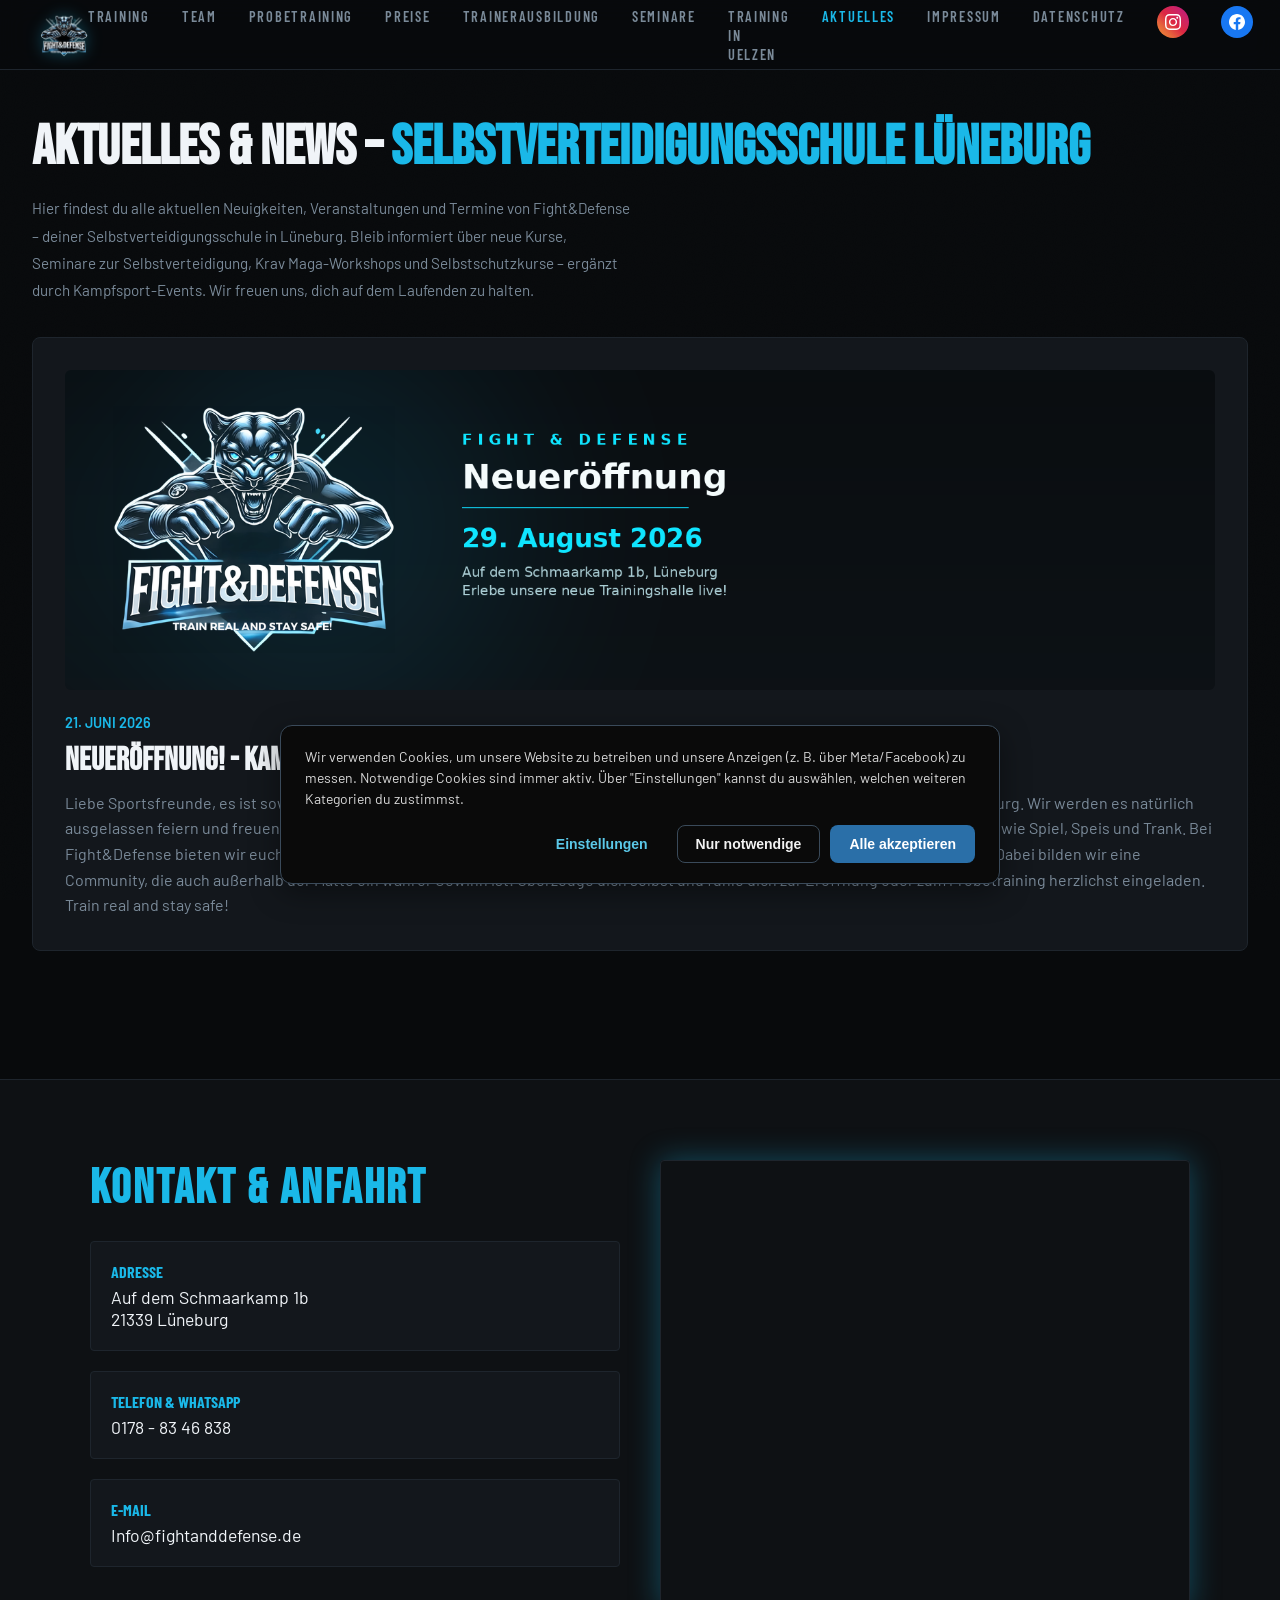
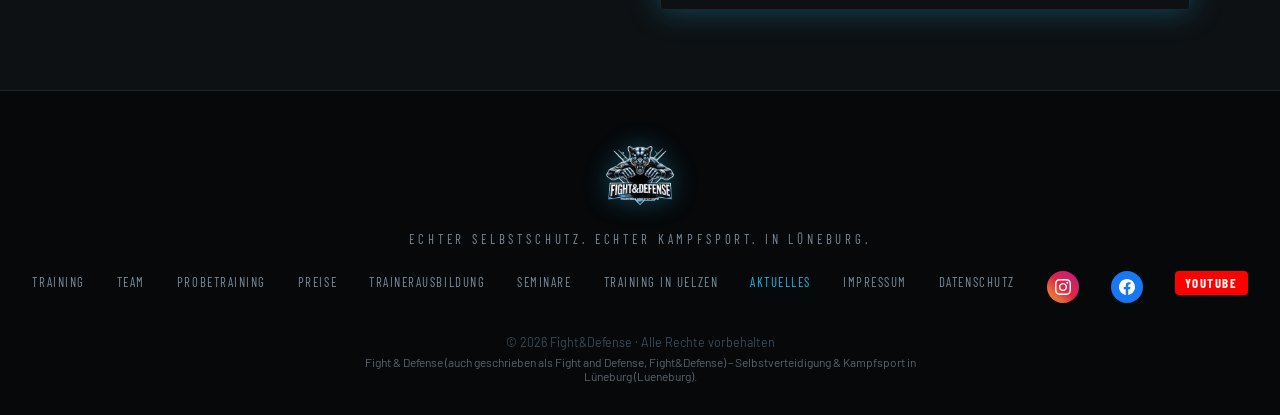
==== commit 269cb259: "Add files via upload" ====
--- a/aktuelles.html
+++ b/aktuelles.html
@@ -847,7 +847,7 @@
       <li><a href="seminare.html">Seminare</a></li>
       <li><a href="training-uelzen.html">Training in Uelzen</a></li>
       <li><a style="color: var(--blue);" href="aktuelles.html">Aktuelles</a></li>
-      <li><a href="impressum.html">Impressum</a></li><li><a href="datenschutz.html">Datenschutz</a></li><li><a href="#" onclick="if(window.fudOpenCookieSettings){fudOpenCookieSettings();}return false;">Cookie-Einstellungen</a></li>      <li><a href="https://www.instagram.com/fightanddefense" target="_blank" rel="noopener" class="btn-social btn-instagram" title="Instagram"><svg xmlns="http://www.w3.org/2000/svg" viewBox="0 0 24 24" width="16" height="16" fill="currentColor"><path d="M12 2.163c3.204 0 3.584.012 4.85.07 3.252.148 4.771 1.691 4.919 4.919.058 1.265.069 1.645.069 4.849 0 3.205-.012 3.584-.069 4.849-.149 3.225-1.664 4.771-4.919 4.919-1.266.058-1.644.07-4.85.07-3.204 0-3.584-.012-4.849-.07-3.26-.149-4.771-1.699-4.919-4.92-.058-1.265-.07-1.644-.07-4.849 0-3.204.013-3.583.07-4.849.149-3.227 1.664-4.771 4.919-4.919 1.266-.057 1.645-.069 4.849-.069zm0-2.163c-3.259 0-3.667.014-4.947.072-4.358.2-6.78 2.618-6.98 6.98-.059 1.281-.073 1.689-.073 4.948 0 3.259.014 3.668.072 4.948.2 4.358 2.618 6.78 6.98 6.98 1.281.058 1.689.072 4.948.072 3.259 0 3.668-.014 4.948-.072 4.354-.2 6.782-2.618 6.979-6.98.059-1.28.073-1.689.073-4.948 0-3.259-.014-3.667-.072-4.947-.196-4.354-2.617-6.78-6.979-6.98-1.281-.059-1.69-.073-4.949-.073zm0 5.838c-3.403 0-6.162 2.759-6.162 6.162s2.759 6.163 6.162 6.163 6.162-2.759 6.162-6.163c0-3.403-2.759-6.162-6.162-6.162zm0 10.162c-2.209 0-4-1.79-4-4 0-2.209 1.791-4 4-4s4 1.791 4 4c0 2.21-1.791 4-4 4zm6.406-11.845c-.796 0-1.441.645-1.441 1.44s.645 1.44 1.441 1.44c.795 0 1.439-.645 1.439-1.44s-.644-1.44-1.439-1.44z"/></svg></a></li>
+      <li><a href="impressum.html">Impressum</a></li><li><a href="datenschutz.html">Datenschutz</a></li>      <li><a href="https://www.instagram.com/fightanddefense" target="_blank" rel="noopener" class="btn-social btn-instagram" title="Instagram"><svg xmlns="http://www.w3.org/2000/svg" viewBox="0 0 24 24" width="16" height="16" fill="currentColor"><path d="M12 2.163c3.204 0 3.584.012 4.85.07 3.252.148 4.771 1.691 4.919 4.919.058 1.265.069 1.645.069 4.849 0 3.205-.012 3.584-.069 4.849-.149 3.225-1.664 4.771-4.919 4.919-1.266.058-1.644.07-4.85.07-3.204 0-3.584-.012-4.849-.07-3.26-.149-4.771-1.699-4.919-4.92-.058-1.265-.07-1.644-.07-4.849 0-3.204.013-3.583.07-4.849.149-3.227 1.664-4.771 4.919-4.919 1.266-.057 1.645-.069 4.849-.069zm0-2.163c-3.259 0-3.667.014-4.947.072-4.358.2-6.78 2.618-6.98 6.98-.059 1.281-.073 1.689-.073 4.948 0 3.259.014 3.668.072 4.948.2 4.358 2.618 6.78 6.98 6.98 1.281.058 1.689.072 4.948.072 3.259 0 3.668-.014 4.948-.072 4.354-.2 6.782-2.618 6.979-6.98.059-1.28.073-1.689.073-4.948 0-3.259-.014-3.667-.072-4.947-.196-4.354-2.617-6.78-6.979-6.98-1.281-.059-1.69-.073-4.949-.073zm0 5.838c-3.403 0-6.162 2.759-6.162 6.162s2.759 6.163 6.162 6.163 6.162-2.759 6.162-6.163c0-3.403-2.759-6.162-6.162-6.162zm0 10.162c-2.209 0-4-1.79-4-4 0-2.209 1.791-4 4-4s4 1.791 4 4c0 2.21-1.791 4-4 4zm6.406-11.845c-.796 0-1.441.645-1.441 1.44s.645 1.44 1.441 1.44c.795 0 1.439-.645 1.439-1.44s-.644-1.44-1.439-1.44z"/></svg></a></li>
       <li><a href="https://www.facebook.com/profile.php?id=61576895474990" target="_blank" rel="noopener" class="btn-social btn-facebook" title="Facebook"><svg xmlns="http://www.w3.org/2000/svg" viewBox="0 0 24 24" width="16" height="16" fill="currentColor"><path d="M24 12.073c0-6.627-5.373-12-12-12s-12 5.373-12 12c0 5.99 4.388 10.954 10.125 11.854v-8.385H7.078v-3.47h3.047V9.43c0-3.007 1.792-4.669 4.533-4.669 1.312 0 2.686.235 2.686.235v2.953H15.83c-1.491 0-1.956.925-1.956 1.874v2.25h3.328l-.532 3.47h-2.796v8.385C19.612 23.027 24 18.062 24 12.073z"/></svg></a></li>
       <li><a style="background-color: #FF0000; color: #FFFFFF !important; font-weight: bold; padding: 4px 10px; border-radius: 4px; text-decoration: none; display: inline-block; vertical-align: middle;" href="https://www.youtube.com/@Fight_Defense" target="_blank" rel="noopener">YouTube</a></li>
     </ul>
@@ -913,7 +913,7 @@
       <li><a href="seminare.html">Seminare</a></li>
       <li><a href="training-uelzen.html">Training in Uelzen</a></li>
       <li><a style="color: var(--blue);" href="aktuelles.html">Aktuelles</a></li>
-      <li><a href="impressum.html">Impressum</a></li><li><a href="datenschutz.html">Datenschutz</a></li><li><a href="#" onclick="if(window.fudOpenCookieSettings){fudOpenCookieSettings();}return false;">Cookie-Einstellungen</a></li>      <li><a href="https://www.instagram.com/fightanddefense" target="_blank" rel="noopener" class="btn-social btn-instagram" title="Instagram"><svg xmlns="http://www.w3.org/2000/svg" viewBox="0 0 24 24" width="16" height="16" fill="currentColor"><path d="M12 2.163c3.204 0 3.584.012 4.85.07 3.252.148 4.771 1.691 4.919 4.919.058 1.265.069 1.645.069 4.849 0 3.205-.012 3.584-.069 4.849-.149 3.225-1.664 4.771-4.919 4.919-1.266.058-1.644.07-4.85.07-3.204 0-3.584-.012-4.849-.07-3.26-.149-4.771-1.699-4.919-4.92-.058-1.265-.07-1.644-.07-4.849 0-3.204.013-3.583.07-4.849.149-3.227 1.664-4.771 4.919-4.919 1.266-.057 1.645-.069 4.849-.069zm0-2.163c-3.259 0-3.667.014-4.947.072-4.358.2-6.78 2.618-6.98 6.98-.059 1.281-.073 1.689-.073 4.948 0 3.259.014 3.668.072 4.948.2 4.358 2.618 6.78 6.98 6.98 1.281.058 1.689.072 4.948.072 3.259 0 3.668-.014 4.948-.072 4.354-.2 6.782-2.618 6.979-6.98.059-1.28.073-1.689.073-4.948 0-3.259-.014-3.667-.072-4.947-.196-4.354-2.617-6.78-6.979-6.98-1.281-.059-1.69-.073-4.949-.073zm0 5.838c-3.403 0-6.162 2.759-6.162 6.162s2.759 6.163 6.162 6.163 6.162-2.759 6.162-6.163c0-3.403-2.759-6.162-6.162-6.162zm0 10.162c-2.209 0-4-1.79-4-4 0-2.209 1.791-4 4-4s4 1.791 4 4c0 2.21-1.791 4-4 4zm6.406-11.845c-.796 0-1.441.645-1.441 1.44s.645 1.44 1.441 1.44c.795 0 1.439-.645 1.439-1.44s-.644-1.44-1.439-1.44z"/></svg></a></li>
+      <li><a href="impressum.html">Impressum</a></li><li><a href="datenschutz.html">Datenschutz</a></li>      <li><a href="https://www.instagram.com/fightanddefense" target="_blank" rel="noopener" class="btn-social btn-instagram" title="Instagram"><svg xmlns="http://www.w3.org/2000/svg" viewBox="0 0 24 24" width="16" height="16" fill="currentColor"><path d="M12 2.163c3.204 0 3.584.012 4.85.07 3.252.148 4.771 1.691 4.919 4.919.058 1.265.069 1.645.069 4.849 0 3.205-.012 3.584-.069 4.849-.149 3.225-1.664 4.771-4.919 4.919-1.266.058-1.644.07-4.85.07-3.204 0-3.584-.012-4.849-.07-3.26-.149-4.771-1.699-4.919-4.92-.058-1.265-.07-1.644-.07-4.849 0-3.204.013-3.583.07-4.849.149-3.227 1.664-4.771 4.919-4.919 1.266-.057 1.645-.069 4.849-.069zm0-2.163c-3.259 0-3.667.014-4.947.072-4.358.2-6.78 2.618-6.98 6.98-.059 1.281-.073 1.689-.073 4.948 0 3.259.014 3.668.072 4.948.2 4.358 2.618 6.78 6.98 6.98 1.281.058 1.689.072 4.948.072 3.259 0 3.668-.014 4.948-.072 4.354-.2 6.782-2.618 6.979-6.98.059-1.28.073-1.689.073-4.948 0-3.259-.014-3.667-.072-4.947-.196-4.354-2.617-6.78-6.979-6.98-1.281-.059-1.69-.073-4.949-.073zm0 5.838c-3.403 0-6.162 2.759-6.162 6.162s2.759 6.163 6.162 6.163 6.162-2.759 6.162-6.163c0-3.403-2.759-6.162-6.162-6.162zm0 10.162c-2.209 0-4-1.79-4-4 0-2.209 1.791-4 4-4s4 1.791 4 4c0 2.21-1.791 4-4 4zm6.406-11.845c-.796 0-1.441.645-1.441 1.44s.645 1.44 1.441 1.44c.795 0 1.439-.645 1.439-1.44s-.644-1.44-1.439-1.44z"/></svg></a></li>
       <li><a href="https://www.facebook.com/profile.php?id=61576895474990" target="_blank" rel="noopener" class="btn-social btn-facebook" title="Facebook"><svg xmlns="http://www.w3.org/2000/svg" viewBox="0 0 24 24" width="16" height="16" fill="currentColor"><path d="M24 12.073c0-6.627-5.373-12-12-12s-12 5.373-12 12c0 5.99 4.388 10.954 10.125 11.854v-8.385H7.078v-3.47h3.047V9.43c0-3.007 1.792-4.669 4.533-4.669 1.312 0 2.686.235 2.686.235v2.953H15.83c-1.491 0-1.956.925-1.956 1.874v2.25h3.328l-.532 3.47h-2.796v8.385C19.612 23.027 24 18.062 24 12.073z"/></svg></a></li>
       <li><a style="background-color: #FF0000; color: #FFFFFF !important; font-weight: bold; padding: 4px 10px; border-radius: 4px; text-decoration: none; display: inline-block; vertical-align: middle;" href="https://www.youtube.com/@Fight_Defense" target="_blank" rel="noopener">YouTube</a></li>
     </ul>
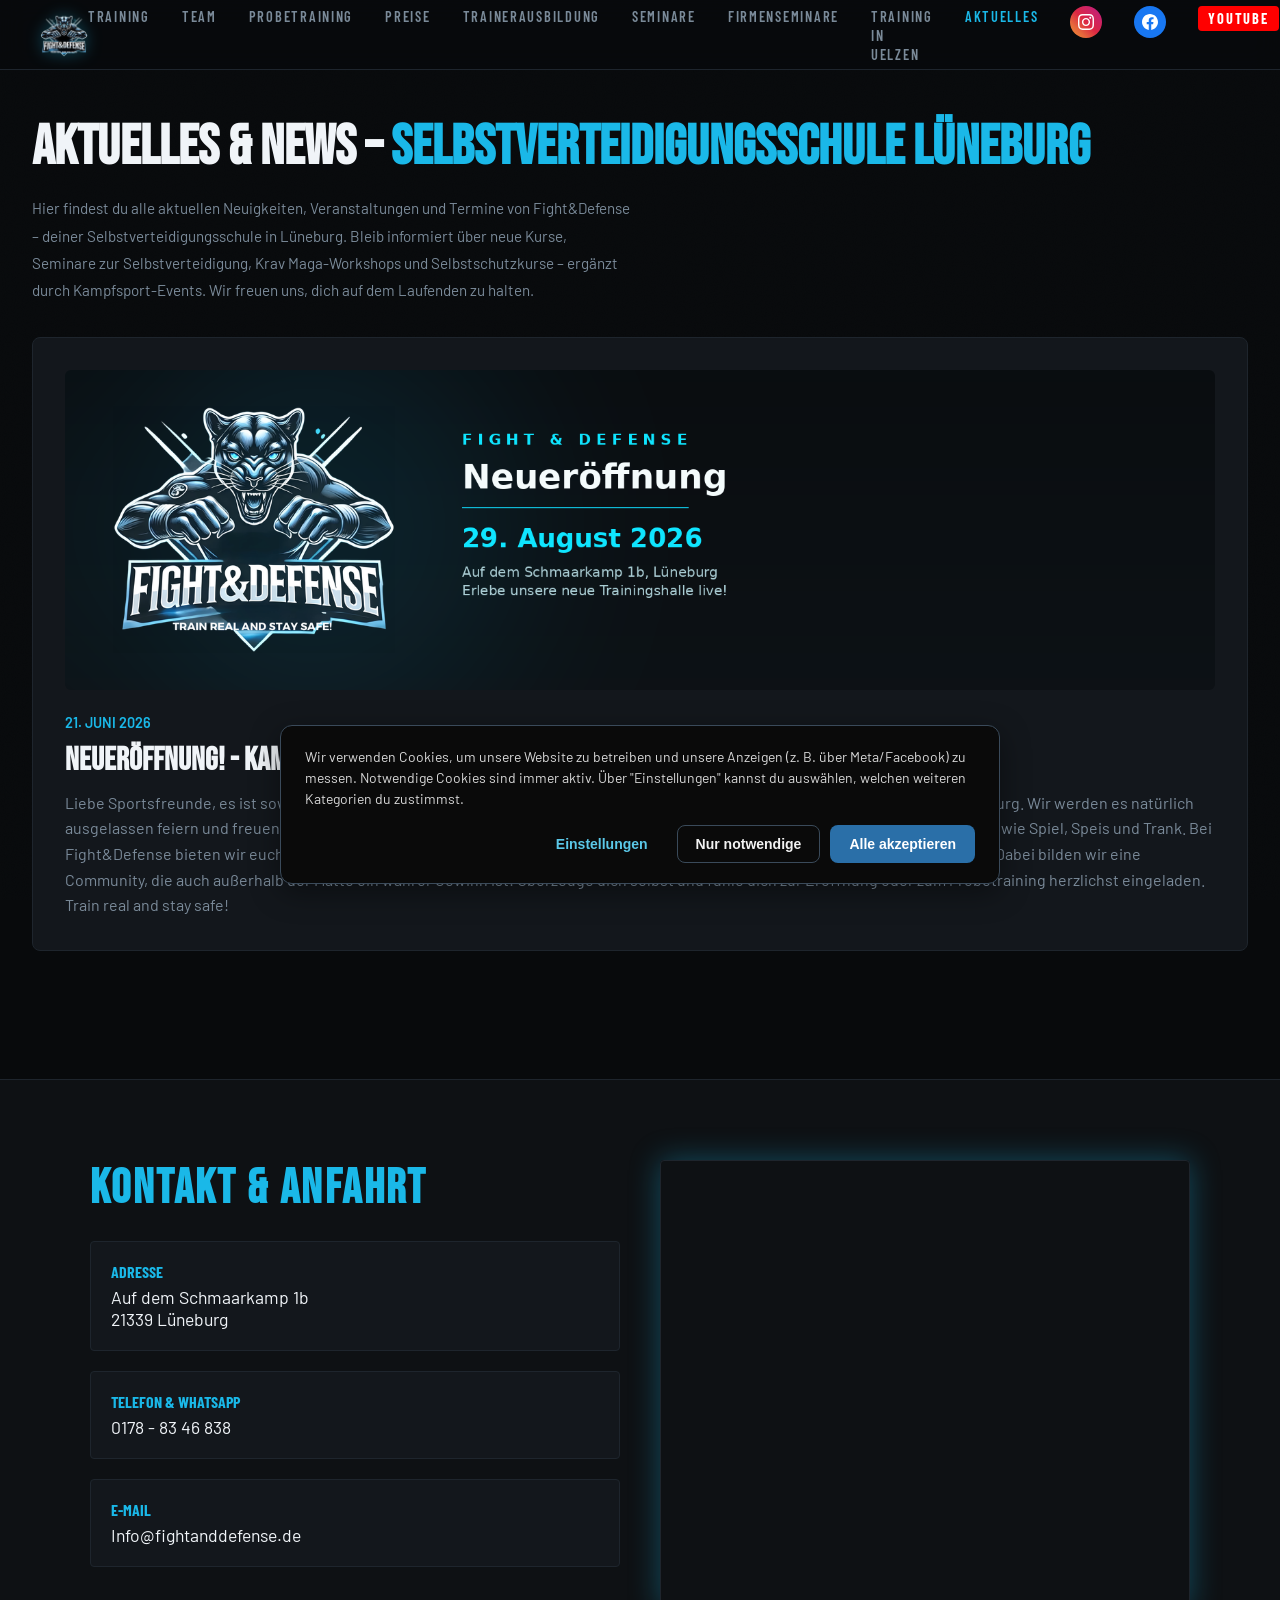
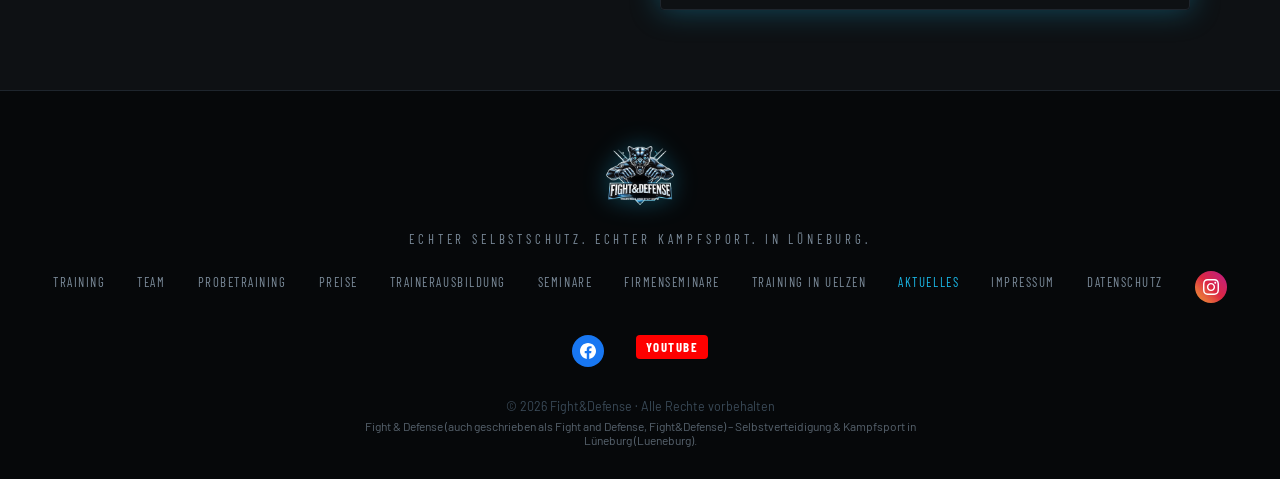
==== commit baec9621: "Add files via upload" ====
--- a/aktuelles.html
+++ b/aktuelles.html
@@ -844,10 +844,10 @@
       <li><a href="index.html#anmeldung">Probetraining</a></li>
       <li><a href="preise.html">Preise</a></li>
       <li><a href="trainerausbildung.html">Trainerausbildung</a></li>
-      <li><a href="seminare.html">Seminare</a></li>
+      <li><a href="seminare.html">Seminare</a></li><li><a href="firmenseminare.html">Firmenseminare</a></li>
       <li><a href="training-uelzen.html">Training in Uelzen</a></li>
       <li><a style="color: var(--blue);" href="aktuelles.html">Aktuelles</a></li>
-      <li><a href="impressum.html">Impressum</a></li><li><a href="datenschutz.html">Datenschutz</a></li>      <li><a href="https://www.instagram.com/fightanddefense" target="_blank" rel="noopener" class="btn-social btn-instagram" title="Instagram"><svg xmlns="http://www.w3.org/2000/svg" viewBox="0 0 24 24" width="16" height="16" fill="currentColor"><path d="M12 2.163c3.204 0 3.584.012 4.85.07 3.252.148 4.771 1.691 4.919 4.919.058 1.265.069 1.645.069 4.849 0 3.205-.012 3.584-.069 4.849-.149 3.225-1.664 4.771-4.919 4.919-1.266.058-1.644.07-4.85.07-3.204 0-3.584-.012-4.849-.07-3.26-.149-4.771-1.699-4.919-4.92-.058-1.265-.07-1.644-.07-4.849 0-3.204.013-3.583.07-4.849.149-3.227 1.664-4.771 4.919-4.919 1.266-.057 1.645-.069 4.849-.069zm0-2.163c-3.259 0-3.667.014-4.947.072-4.358.2-6.78 2.618-6.98 6.98-.059 1.281-.073 1.689-.073 4.948 0 3.259.014 3.668.072 4.948.2 4.358 2.618 6.78 6.98 6.98 1.281.058 1.689.072 4.948.072 3.259 0 3.668-.014 4.948-.072 4.354-.2 6.782-2.618 6.979-6.98.059-1.28.073-1.689.073-4.948 0-3.259-.014-3.667-.072-4.947-.196-4.354-2.617-6.78-6.979-6.98-1.281-.059-1.69-.073-4.949-.073zm0 5.838c-3.403 0-6.162 2.759-6.162 6.162s2.759 6.163 6.162 6.163 6.162-2.759 6.162-6.163c0-3.403-2.759-6.162-6.162-6.162zm0 10.162c-2.209 0-4-1.79-4-4 0-2.209 1.791-4 4-4s4 1.791 4 4c0 2.21-1.791 4-4 4zm6.406-11.845c-.796 0-1.441.645-1.441 1.44s.645 1.44 1.441 1.44c.795 0 1.439-.645 1.439-1.44s-.644-1.44-1.439-1.44z"/></svg></a></li>
+            <li><a href="https://www.instagram.com/fightanddefense" target="_blank" rel="noopener" class="btn-social btn-instagram" title="Instagram"><svg xmlns="http://www.w3.org/2000/svg" viewBox="0 0 24 24" width="16" height="16" fill="currentColor"><path d="M12 2.163c3.204 0 3.584.012 4.85.07 3.252.148 4.771 1.691 4.919 4.919.058 1.265.069 1.645.069 4.849 0 3.205-.012 3.584-.069 4.849-.149 3.225-1.664 4.771-4.919 4.919-1.266.058-1.644.07-4.85.07-3.204 0-3.584-.012-4.849-.07-3.26-.149-4.771-1.699-4.919-4.92-.058-1.265-.07-1.644-.07-4.849 0-3.204.013-3.583.07-4.849.149-3.227 1.664-4.771 4.919-4.919 1.266-.057 1.645-.069 4.849-.069zm0-2.163c-3.259 0-3.667.014-4.947.072-4.358.2-6.78 2.618-6.98 6.98-.059 1.281-.073 1.689-.073 4.948 0 3.259.014 3.668.072 4.948.2 4.358 2.618 6.78 6.98 6.98 1.281.058 1.689.072 4.948.072 3.259 0 3.668-.014 4.948-.072 4.354-.2 6.782-2.618 6.979-6.98.059-1.28.073-1.689.073-4.948 0-3.259-.014-3.667-.072-4.947-.196-4.354-2.617-6.78-6.979-6.98-1.281-.059-1.69-.073-4.949-.073zm0 5.838c-3.403 0-6.162 2.759-6.162 6.162s2.759 6.163 6.162 6.163 6.162-2.759 6.162-6.163c0-3.403-2.759-6.162-6.162-6.162zm0 10.162c-2.209 0-4-1.79-4-4 0-2.209 1.791-4 4-4s4 1.791 4 4c0 2.21-1.791 4-4 4zm6.406-11.845c-.796 0-1.441.645-1.441 1.44s.645 1.44 1.441 1.44c.795 0 1.439-.645 1.439-1.44s-.644-1.44-1.439-1.44z"/></svg></a></li>
       <li><a href="https://www.facebook.com/profile.php?id=61576895474990" target="_blank" rel="noopener" class="btn-social btn-facebook" title="Facebook"><svg xmlns="http://www.w3.org/2000/svg" viewBox="0 0 24 24" width="16" height="16" fill="currentColor"><path d="M24 12.073c0-6.627-5.373-12-12-12s-12 5.373-12 12c0 5.99 4.388 10.954 10.125 11.854v-8.385H7.078v-3.47h3.047V9.43c0-3.007 1.792-4.669 4.533-4.669 1.312 0 2.686.235 2.686.235v2.953H15.83c-1.491 0-1.956.925-1.956 1.874v2.25h3.328l-.532 3.47h-2.796v8.385C19.612 23.027 24 18.062 24 12.073z"/></svg></a></li>
       <li><a style="background-color: #FF0000; color: #FFFFFF !important; font-weight: bold; padding: 4px 10px; border-radius: 4px; text-decoration: none; display: inline-block; vertical-align: middle;" href="https://www.youtube.com/@Fight_Defense" target="_blank" rel="noopener">YouTube</a></li>
     </ul>
@@ -910,7 +910,7 @@
       <li><a href="#anmeldung">Probetraining</a></li>
       <li><a href="preise.html">Preise</a></li>
       <li><a href="trainerausbildung.html">Trainerausbildung</a></li>
-      <li><a href="seminare.html">Seminare</a></li>
+      <li><a href="seminare.html">Seminare</a></li><li><a href="firmenseminare.html">Firmenseminare</a></li>
       <li><a href="training-uelzen.html">Training in Uelzen</a></li>
       <li><a style="color: var(--blue);" href="aktuelles.html">Aktuelles</a></li>
       <li><a href="impressum.html">Impressum</a></li><li><a href="datenschutz.html">Datenschutz</a></li>      <li><a href="https://www.instagram.com/fightanddefense" target="_blank" rel="noopener" class="btn-social btn-instagram" title="Instagram"><svg xmlns="http://www.w3.org/2000/svg" viewBox="0 0 24 24" width="16" height="16" fill="currentColor"><path d="M12 2.163c3.204 0 3.584.012 4.85.07 3.252.148 4.771 1.691 4.919 4.919.058 1.265.069 1.645.069 4.849 0 3.205-.012 3.584-.069 4.849-.149 3.225-1.664 4.771-4.919 4.919-1.266.058-1.644.07-4.85.07-3.204 0-3.584-.012-4.849-.07-3.26-.149-4.771-1.699-4.919-4.92-.058-1.265-.07-1.644-.07-4.849 0-3.204.013-3.583.07-4.849.149-3.227 1.664-4.771 4.919-4.919 1.266-.057 1.645-.069 4.849-.069zm0-2.163c-3.259 0-3.667.014-4.947.072-4.358.2-6.78 2.618-6.98 6.98-.059 1.281-.073 1.689-.073 4.948 0 3.259.014 3.668.072 4.948.2 4.358 2.618 6.78 6.98 6.98 1.281.058 1.689.072 4.948.072 3.259 0 3.668-.014 4.948-.072 4.354-.2 6.782-2.618 6.979-6.98.059-1.28.073-1.689.073-4.948 0-3.259-.014-3.667-.072-4.947-.196-4.354-2.617-6.78-6.979-6.98-1.281-.059-1.69-.073-4.949-.073zm0 5.838c-3.403 0-6.162 2.759-6.162 6.162s2.759 6.163 6.162 6.163 6.162-2.759 6.162-6.163c0-3.403-2.759-6.162-6.162-6.162zm0 10.162c-2.209 0-4-1.79-4-4 0-2.209 1.791-4 4-4s4 1.791 4 4c0 2.21-1.791 4-4 4zm6.406-11.845c-.796 0-1.441.645-1.441 1.44s.645 1.44 1.441 1.44c.795 0 1.439-.645 1.439-1.44s-.644-1.44-1.439-1.44z"/></svg></a></li>
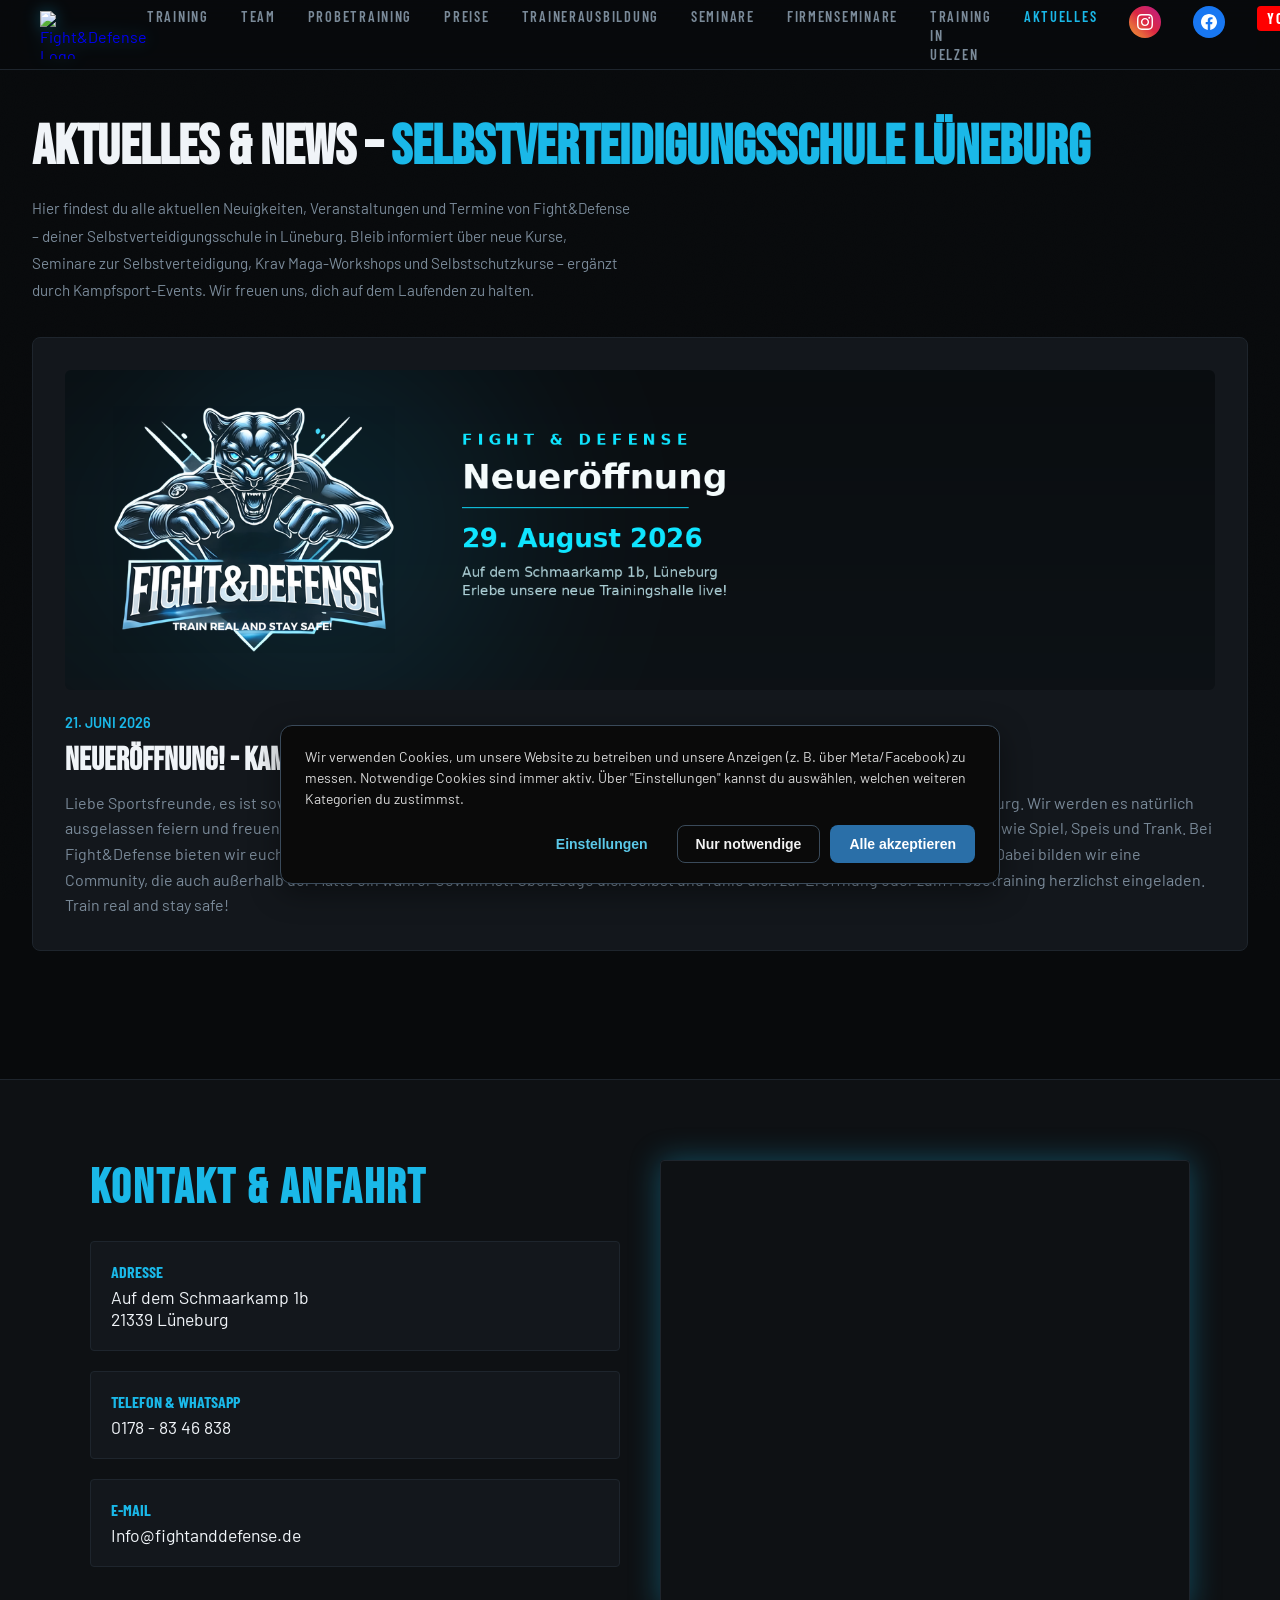
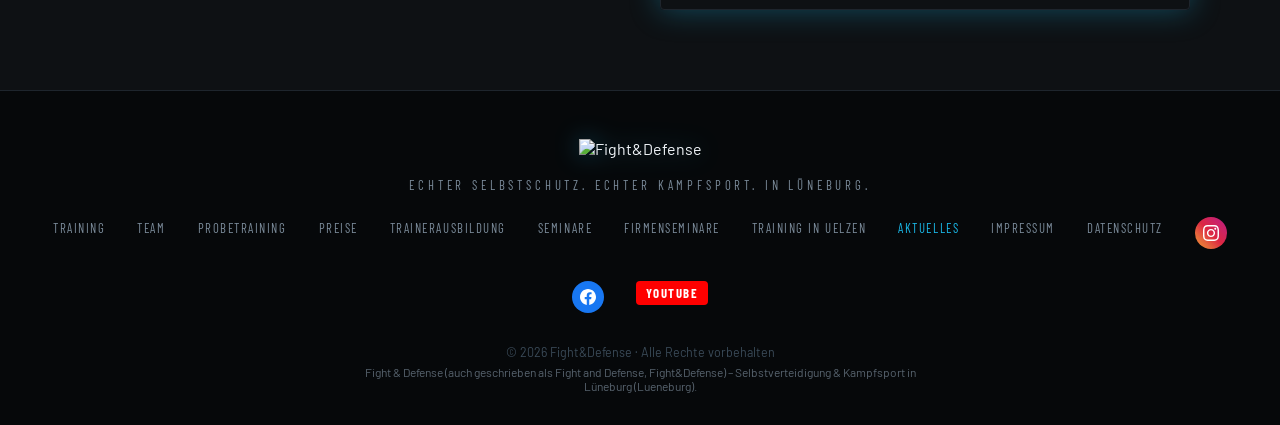
==== commit 1c665f62: "Add files via upload" ====
--- a/aktuelles.html
+++ b/aktuelles.html
@@ -836,7 +836,7 @@
 <!-- NAV -->
 <nav>
   <a href="index.html#hero" class="nav-logo">
-    <img src="[data-uri]" alt="Fight&Defense Logo" />
+    <img src="/images/shared/logo.png" alt="Fight&Defense Logo" />
   </a>
   <ul class="nav-links" id="navLinks">
       <li><a href="index.html#training">Training</a></li>
@@ -902,7 +902,7 @@
 <!-- KONTAKT SEKTION ENDE -->
 
 <footer>
-  <img src="[data-uri]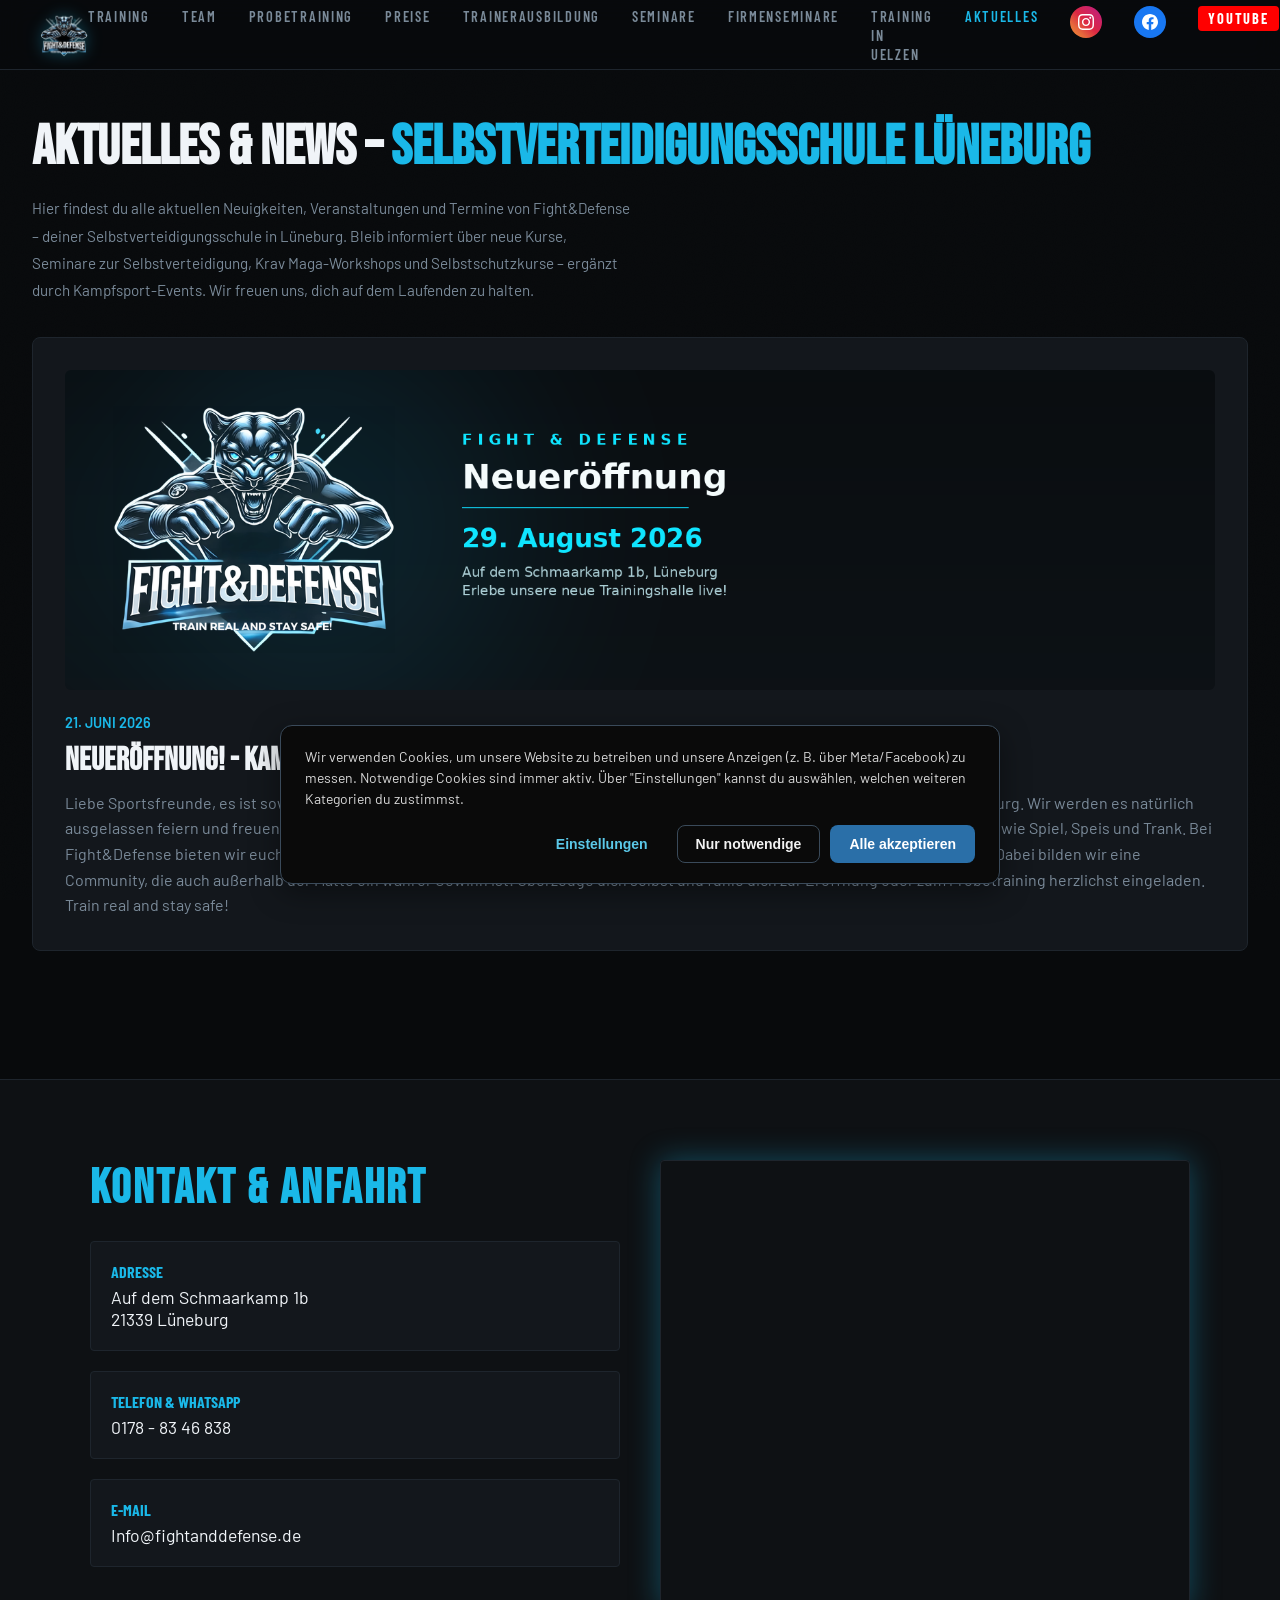
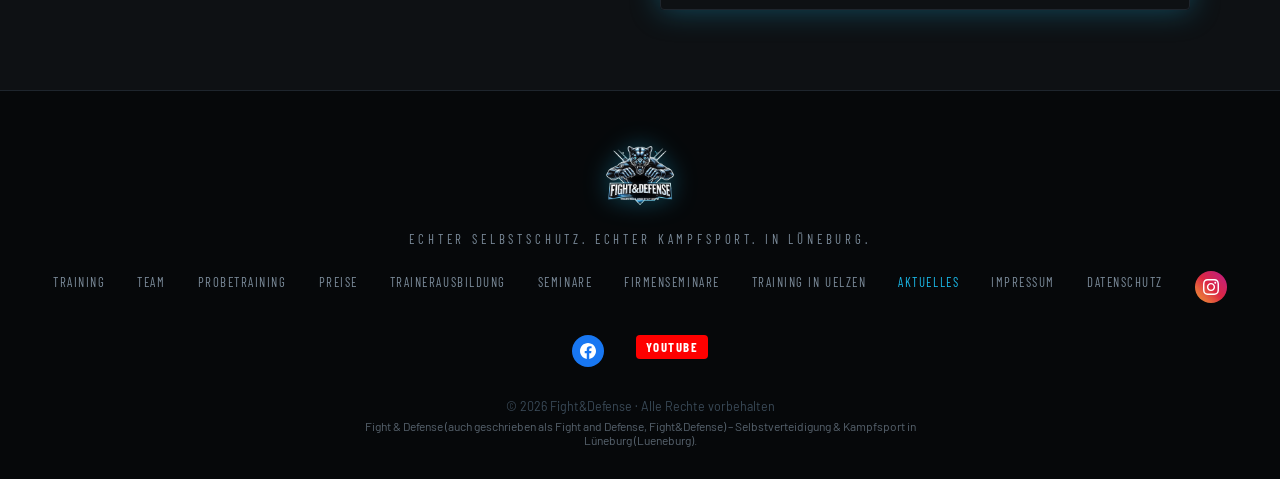
==== commit 662384f6: "Add files via upload" ====
--- a/aktuelles.html
+++ b/aktuelles.html
@@ -836,7 +836,7 @@
 <!-- NAV -->
 <nav>
   <a href="index.html#hero" class="nav-logo">
-    <img src="/images/shared/logo.png" alt="Fight&Defense Logo" />
+    <img src="[data-uri]" alt="Fight&Defense Logo" />
   </a>
   <ul class="nav-links" id="navLinks">
       <li><a href="index.html#training">Training</a></li>
@@ -902,7 +902,7 @@
 <!-- KONTAKT SEKTION ENDE -->
 
 <footer>
-  <img src="/images/shared/logo.png" alt="Fight&Defense" class="footer-logo" />
+  <img src="[data-uri]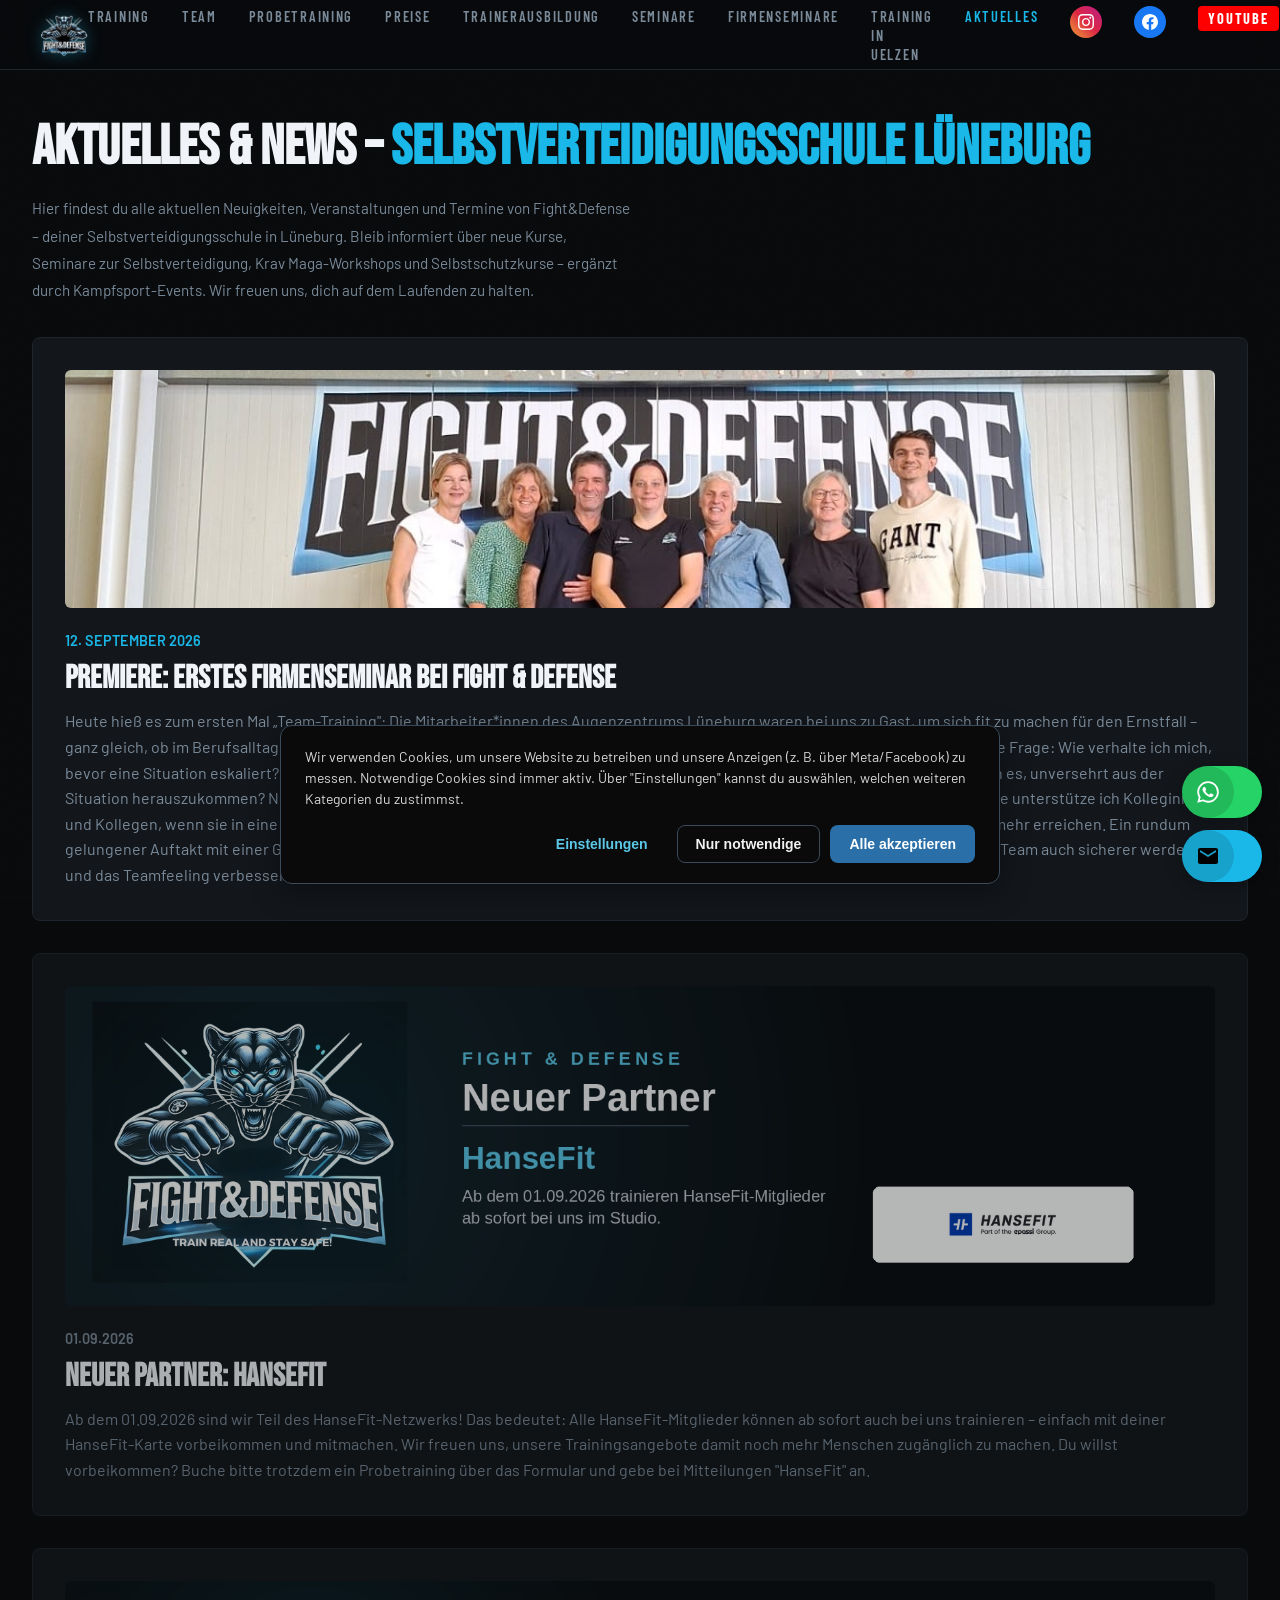
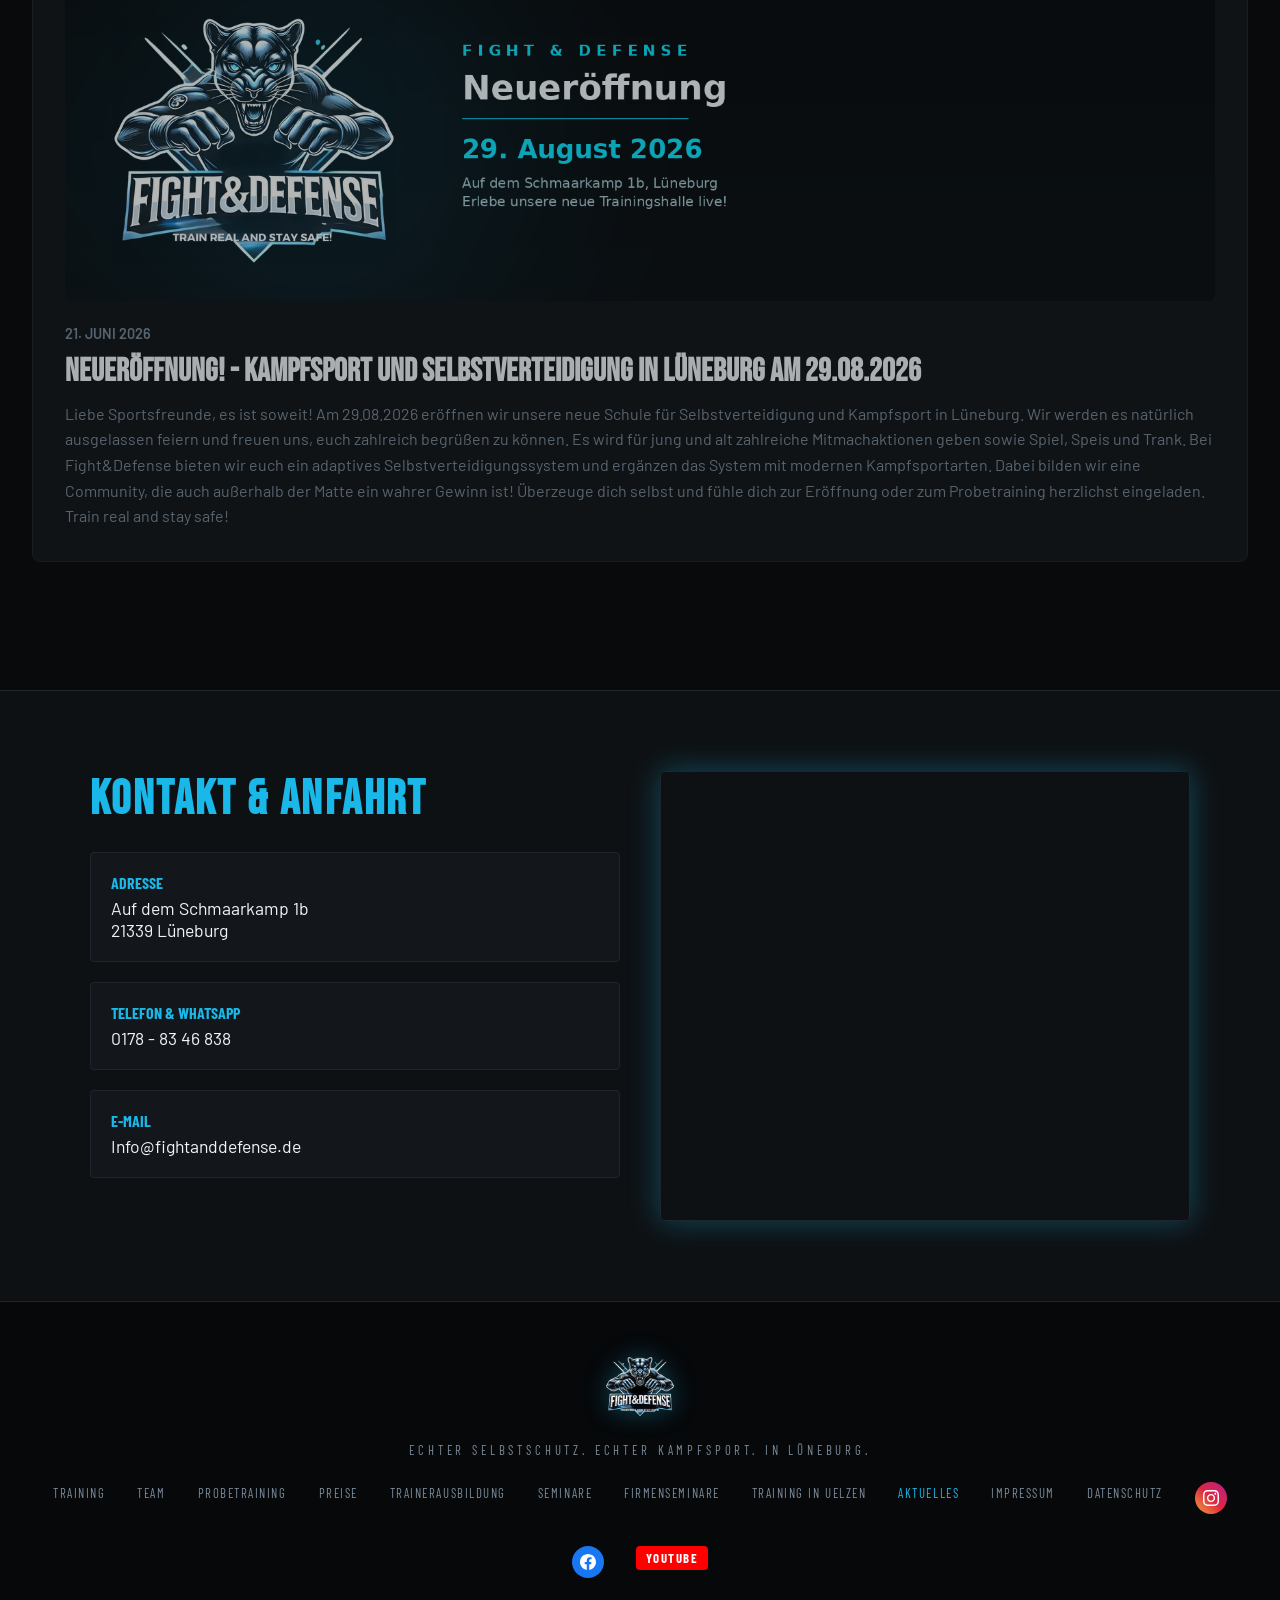
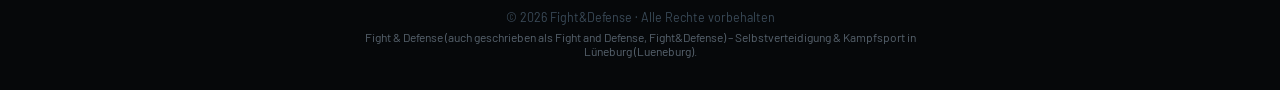
==== commit 595988af: "Add files via upload" ====
--- a/aktuelles.html
+++ b/aktuelles.html
@@ -953,5 +953,95 @@
     });
   })();
 </script>
+<!-- KONTAKT-LEISTE (fixiert, scrollt mit) -->
+<style>
+  #fud-contact-bar {
+    position: fixed;
+    right: 18px;
+    bottom: calc(18px + env(safe-area-inset-bottom, 0px));
+    z-index: 500; /* unter dem Cookie-Banner (9999), über normalem Inhalt */
+    display: flex;
+    flex-direction: column;
+    gap: 12px;
+    align-items: flex-end;
+  }
+  #fud-contact-bar a {
+    display: flex;
+    align-items: center;
+    gap: 10px;
+    text-decoration: none;
+    font-family: 'Barlow Condensed', sans-serif;
+    font-weight: 700;
+    text-transform: uppercase;
+    letter-spacing: 0.05em;
+    font-size: 0.85rem;
+    color: #fff;
+    border-radius: 999px;
+    box-shadow: 0 4px 16px rgba(0,0,0,0.35);
+    transition: transform 0.2s, box-shadow 0.2s;
+    overflow: hidden;
+    white-space: nowrap;
+  }
+  #fud-contact-bar a:hover {
+    transform: translateY(-2px) scale(1.03);
+    box-shadow: 0 6px 22px rgba(0,0,0,0.45);
+  }
+  #fud-contact-bar .fud-icon {
+    display: flex;
+    align-items: center;
+    justify-content: center;
+    width: 52px;
+    height: 52px;
+    flex-shrink: 0;
+    border-radius: 999px;
+  }
+  #fud-contact-bar .fud-label {
+    padding-right: 18px;
+    max-width: 0;
+    opacity: 0;
+    overflow: hidden;
+    transition: max-width 0.25s ease, opacity 0.2s ease, padding-right 0.25s ease;
+  }
+  #fud-contact-bar a:hover .fud-label,
+  #fud-contact-bar a:focus .fud-label {
+    max-width: 160px;
+    opacity: 1;
+  }
+  #fud-whatsapp-btn { background: #25D366; }
+  #fud-whatsapp-btn .fud-icon { background: rgba(0,0,0,0.12); }
+  #fud-mail-btn { background: var(--blue, #1ab8e8); }
+  #fud-mail-btn .fud-icon { background: rgba(0,0,0,0.12); }
+
+  /* Auf kleinen Bildschirmen: kompakter, näher am Rand, Label nie ausklappen (Platz sparen) */
+  @media (max-width: 600px) {
+    #fud-contact-bar {
+      right: 12px;
+      bottom: calc(12px + env(safe-area-inset-bottom, 0px));
+      gap: 10px;
+    }
+    #fud-contact-bar .fud-icon {
+      width: 48px;
+      height: 48px;
+    }
+    #fud-contact-bar .fud-label {
+      display: none;
+    }
+  }
+</style>
+<div id="fud-contact-bar" role="complementary" aria-label="Schnellkontakt">
+  <a id="fud-whatsapp-btn" href="https://wa.me/491788346838" target="_blank" rel="noopener" aria-label="Per WhatsApp schreiben">
+    <span class="fud-icon" aria-hidden="true">
+      <svg xmlns="http://www.w3.org/2000/svg" viewBox="0 0 24 24" width="26" height="26" fill="#ffffff"><path d="M12.04 2C6.58 2 2.13 6.45 2.13 11.91c0 1.75.46 3.46 1.32 4.96L2.05 22l5.25-1.38a9.9 9.9 0 0 0 4.74 1.21h.01c5.46 0 9.9-4.45 9.9-9.92 0-2.65-1.03-5.14-2.9-7.01A9.82 9.82 0 0 0 12.04 2zm0 18.15h-.01a8.23 8.23 0 0 1-4.2-1.15l-.3-.18-3.12.82.83-3.04-.2-.31a8.22 8.22 0 0 1-1.26-4.38c0-4.55 3.71-8.26 8.27-8.26 2.21 0 4.28.86 5.84 2.42a8.2 8.2 0 0 1 2.42 5.85c0 4.55-3.71 8.23-8.27 8.23zm4.53-6.16c-.25-.12-1.47-.72-1.7-.81-.23-.08-.39-.12-.56.13-.17.24-.64.8-.78.97-.14.16-.29.18-.53.06-.25-.12-1.05-.39-1.99-1.23-.74-.66-1.23-1.47-1.38-1.72-.14-.24-.02-.37.11-.5.11-.11.25-.29.37-.43.12-.15.16-.24.24-.41.08-.16.04-.31-.02-.43-.06-.12-.56-1.35-.77-1.85-.2-.48-.41-.42-.56-.42-.14-.01-.31-.01-.48-.01a.92.92 0 0 0-.67.31c-.23.24-.87.85-.87 2.08 0 1.22.89 2.4 1.02 2.57.12.16 1.75 2.67 4.24 3.75.59.26 1.05.41 1.41.52.59.19 1.13.16 1.56.1.48-.07 1.47-.6 1.68-1.18.21-.58.21-1.07.14-1.18-.06-.11-.23-.17-.48-.29z"/></svg>
+    </span>
+    <span class="fud-label">WhatsApp</span>
+  </a>
+  <a id="fud-mail-btn" href="mailto:Info@fightanddefense.de" aria-label="E-Mail schreiben">
+    <span class="fud-icon" aria-hidden="true">
+      <svg xmlns="http://www.w3.org/2000/svg" viewBox="0 0 24 24" width="24" height="24" fill="#000000"><path d="M20 4H4c-1.1 0-2 .9-2 2v12c0 1.1.9 2 2 2h16c1.1 0 2-.9 2-2V6c0-1.1-.9-2-2-2zm0 4-8 5-8-5V6l8 5 8-5v2z"/></svg>
+    </span>
+    <span class="fud-label">E-Mail</span>
+  </a>
+</div>
+
 </body>
 </html>
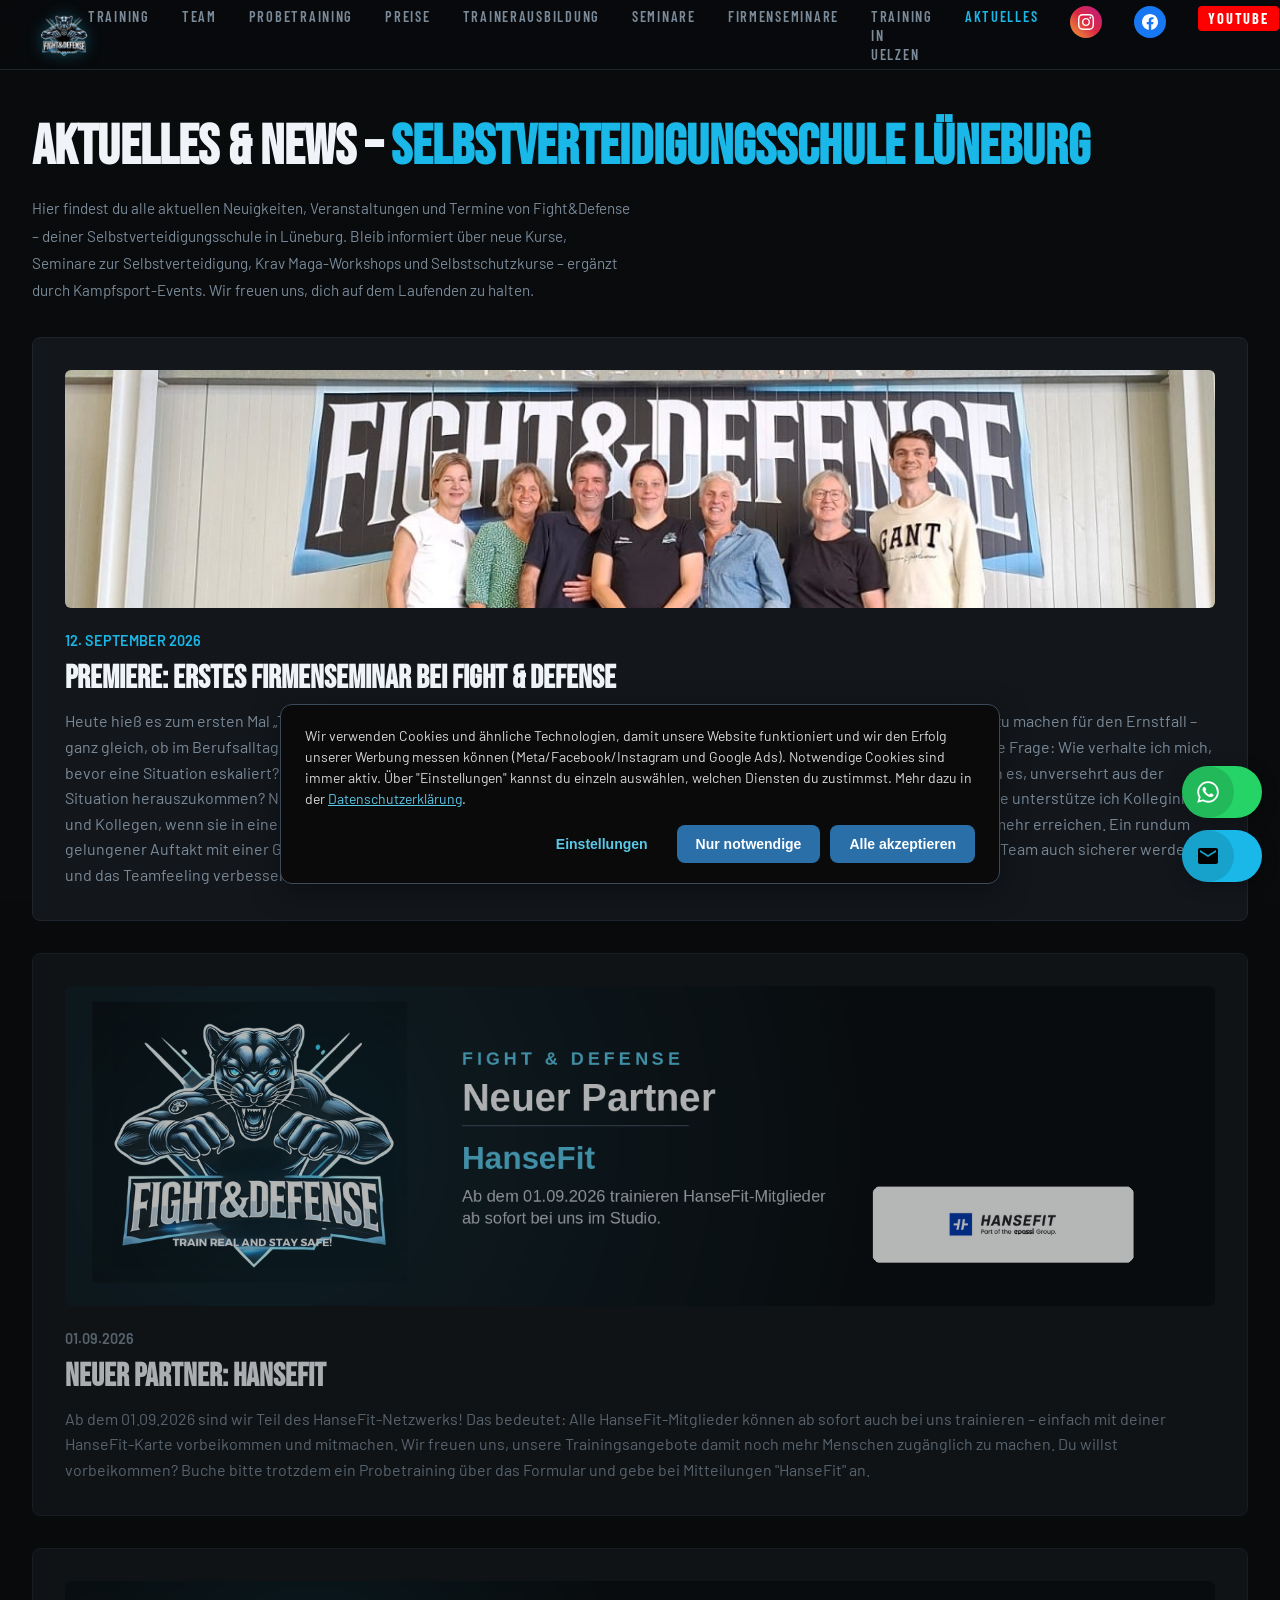
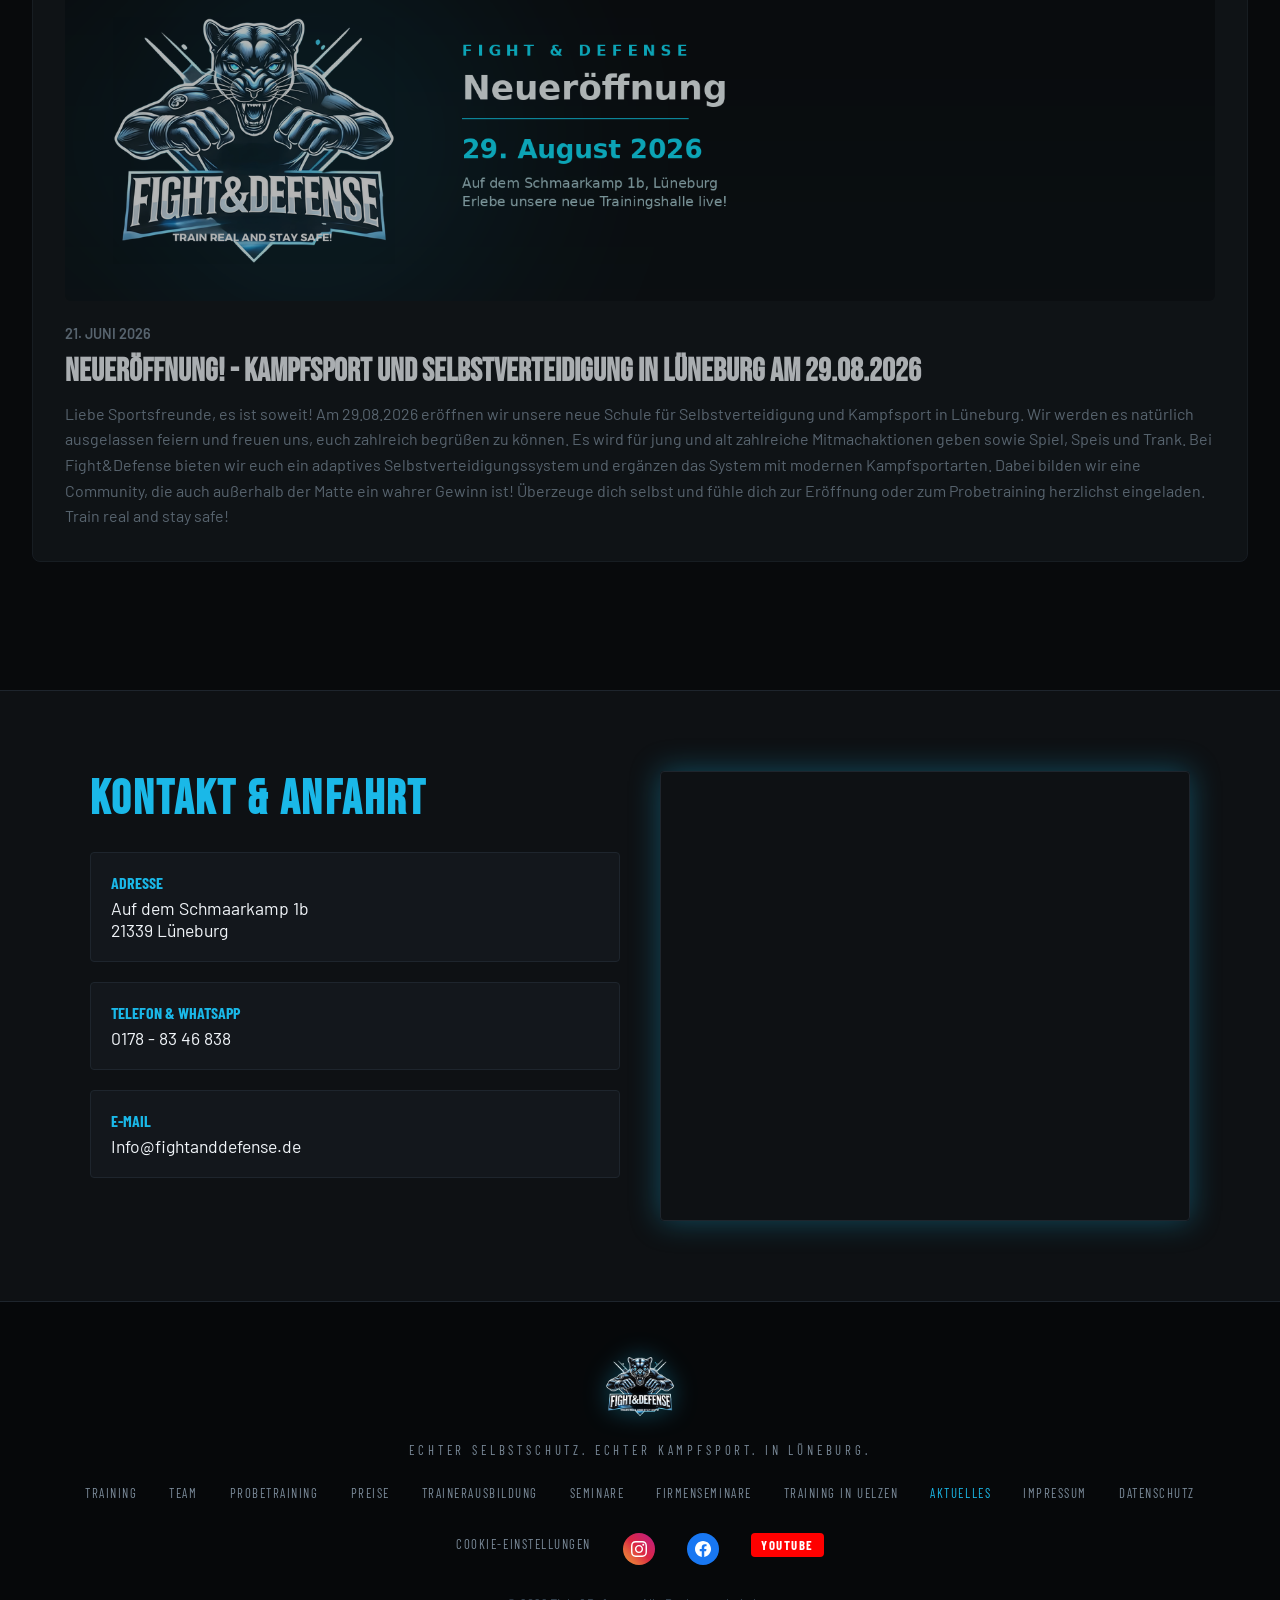
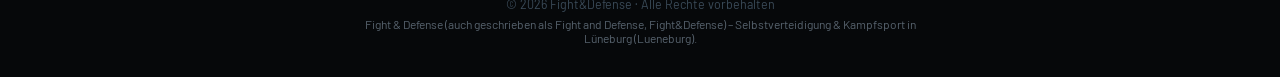
==== commit a33c1de4: "Add files via upload" ====
--- a/aktuelles.html
+++ b/aktuelles.html
@@ -815,20 +815,7 @@
 
     </style>
 <link rel="stylesheet" href="/cookie-consent.css">
-<script>
-  window.loadMarketingScripts = function () {
-    !function(f,b,e,v,n,t,s)
-    {if(f.fbq)return;n=f.fbq=function(){n.callMethod?
-    n.callMethod.apply(n,arguments):n.queue.push(arguments)};
-    if(!f._fbq)f._fbq=n;n.push=n;n.loaded=!0;n.version='2.0';
-    n.queue=[];t=b.createElement(e);t.async=!0;
-    t.src=v;s=b.getElementsByTagName(e)[0];
-    s.parentNode.insertBefore(t,s)}(window, document,'script',
-    'https://connect.facebook.net/en_US/fbevents.js');
-    fbq('init', '1442320771252879');
-    fbq('track', 'PageView');
-  };
-</script>
+<script src="/marketing-scripts.js" defer></script>
 <script src="/cookie-consent.js" defer></script>
 </head>
 <body>
@@ -913,7 +900,7 @@
       <li><a href="seminare.html">Seminare</a></li><li><a href="firmenseminare.html">Firmenseminare</a></li>
       <li><a href="training-uelzen.html">Training in Uelzen</a></li>
       <li><a style="color: var(--blue);" href="aktuelles.html">Aktuelles</a></li>
-      <li><a href="impressum.html">Impressum</a></li><li><a href="datenschutz.html">Datenschutz</a></li>      <li><a href="https://www.instagram.com/fightanddefense" target="_blank" rel="noopener" class="btn-social btn-instagram" title="Instagram"><svg xmlns="http://www.w3.org/2000/svg" viewBox="0 0 24 24" width="16" height="16" fill="currentColor"><path d="M12 2.163c3.204 0 3.584.012 4.85.07 3.252.148 4.771 1.691 4.919 4.919.058 1.265.069 1.645.069 4.849 0 3.205-.012 3.584-.069 4.849-.149 3.225-1.664 4.771-4.919 4.919-1.266.058-1.644.07-4.85.07-3.204 0-3.584-.012-4.849-.07-3.26-.149-4.771-1.699-4.919-4.92-.058-1.265-.07-1.644-.07-4.849 0-3.204.013-3.583.07-4.849.149-3.227 1.664-4.771 4.919-4.919 1.266-.057 1.645-.069 4.849-.069zm0-2.163c-3.259 0-3.667.014-4.947.072-4.358.2-6.78 2.618-6.98 6.98-.059 1.281-.073 1.689-.073 4.948 0 3.259.014 3.668.072 4.948.2 4.358 2.618 6.78 6.98 6.98 1.281.058 1.689.072 4.948.072 3.259 0 3.668-.014 4.948-.072 4.354-.2 6.782-2.618 6.979-6.98.059-1.28.073-1.689.073-4.948 0-3.259-.014-3.667-.072-4.947-.196-4.354-2.617-6.78-6.979-6.98-1.281-.059-1.69-.073-4.949-.073zm0 5.838c-3.403 0-6.162 2.759-6.162 6.162s2.759 6.163 6.162 6.163 6.162-2.759 6.162-6.163c0-3.403-2.759-6.162-6.162-6.162zm0 10.162c-2.209 0-4-1.79-4-4 0-2.209 1.791-4 4-4s4 1.791 4 4c0 2.21-1.791 4-4 4zm6.406-11.845c-.796 0-1.441.645-1.441 1.44s.645 1.44 1.441 1.44c.795 0 1.439-.645 1.439-1.44s-.644-1.44-1.439-1.44z"/></svg></a></li>
+      <li><a href="impressum.html">Impressum</a></li><li><a href="datenschutz.html">Datenschutz</a></li><li><a href="#" onclick="if(window.fudOpenCookieSettings){fudOpenCookieSettings();}return false;">Cookie-Einstellungen</a></li>      <li><a href="https://www.instagram.com/fightanddefense" target="_blank" rel="noopener" class="btn-social btn-instagram" title="Instagram"><svg xmlns="http://www.w3.org/2000/svg" viewBox="0 0 24 24" width="16" height="16" fill="currentColor"><path d="M12 2.163c3.204 0 3.584.012 4.85.07 3.252.148 4.771 1.691 4.919 4.919.058 1.265.069 1.645.069 4.849 0 3.205-.012 3.584-.069 4.849-.149 3.225-1.664 4.771-4.919 4.919-1.266.058-1.644.07-4.85.07-3.204 0-3.584-.012-4.849-.07-3.26-.149-4.771-1.699-4.919-4.92-.058-1.265-.07-1.644-.07-4.849 0-3.204.013-3.583.07-4.849.149-3.227 1.664-4.771 4.919-4.919 1.266-.057 1.645-.069 4.849-.069zm0-2.163c-3.259 0-3.667.014-4.947.072-4.358.2-6.78 2.618-6.98 6.98-.059 1.281-.073 1.689-.073 4.948 0 3.259.014 3.668.072 4.948.2 4.358 2.618 6.78 6.98 6.98 1.281.058 1.689.072 4.948.072 3.259 0 3.668-.014 4.948-.072 4.354-.2 6.782-2.618 6.979-6.98.059-1.28.073-1.689.073-4.948 0-3.259-.014-3.667-.072-4.947-.196-4.354-2.617-6.78-6.979-6.98-1.281-.059-1.69-.073-4.949-.073zm0 5.838c-3.403 0-6.162 2.759-6.162 6.162s2.759 6.163 6.162 6.163 6.162-2.759 6.162-6.163c0-3.403-2.759-6.162-6.162-6.162zm0 10.162c-2.209 0-4-1.79-4-4 0-2.209 1.791-4 4-4s4 1.791 4 4c0 2.21-1.791 4-4 4zm6.406-11.845c-.796 0-1.441.645-1.441 1.44s.645 1.44 1.441 1.44c.795 0 1.439-.645 1.439-1.44s-.644-1.44-1.439-1.44z"/></svg></a></li>
       <li><a href="https://www.facebook.com/profile.php?id=61576895474990" target="_blank" rel="noopener" class="btn-social btn-facebook" title="Facebook"><svg xmlns="http://www.w3.org/2000/svg" viewBox="0 0 24 24" width="16" height="16" fill="currentColor"><path d="M24 12.073c0-6.627-5.373-12-12-12s-12 5.373-12 12c0 5.99 4.388 10.954 10.125 11.854v-8.385H7.078v-3.47h3.047V9.43c0-3.007 1.792-4.669 4.533-4.669 1.312 0 2.686.235 2.686.235v2.953H15.83c-1.491 0-1.956.925-1.956 1.874v2.25h3.328l-.532 3.47h-2.796v8.385C19.612 23.027 24 18.062 24 12.073z"/></svg></a></li>
       <li><a style="background-color: #FF0000; color: #FFFFFF !important; font-weight: bold; padding: 4px 10px; border-radius: 4px; text-decoration: none; display: inline-block; vertical-align: middle;" href="https://www.youtube.com/@Fight_Defense" target="_blank" rel="noopener">YouTube</a></li>
     </ul>
--- a/cookie-consent.css
+++ b/cookie-consent.css
@@ -111,3 +111,29 @@
     flex: 1;
   }
 }
+
+/* Checkboxen: globale Formular-Regel der Seiten (input { width:100%; appearance:none }) überschreiben */
+#fud-cookie-banner .fud-cookie-category-head input[type="checkbox"] {
+  -webkit-appearance: checkbox;
+  appearance: auto;
+  width: 22px;
+  height: 22px;
+  flex: 0 0 22px;
+  margin: 0 0 0 16px;
+  padding: 0;
+  border: 0;
+  background: transparent;
+  accent-color: #2A6FA8;
+  cursor: pointer;
+}
+
+#fud-cookie-banner .fud-cookie-category-head input[type="checkbox"][disabled] {
+  cursor: not-allowed;
+  opacity: 0.6;
+}
+
+/* Auf kleinen Displays darf das Einstellungs-Panel scrollen */
+#fud-cookie-banner .fud-cookie-box {
+  max-height: calc(100vh - 32px);
+  overflow-y: auto;
+}
